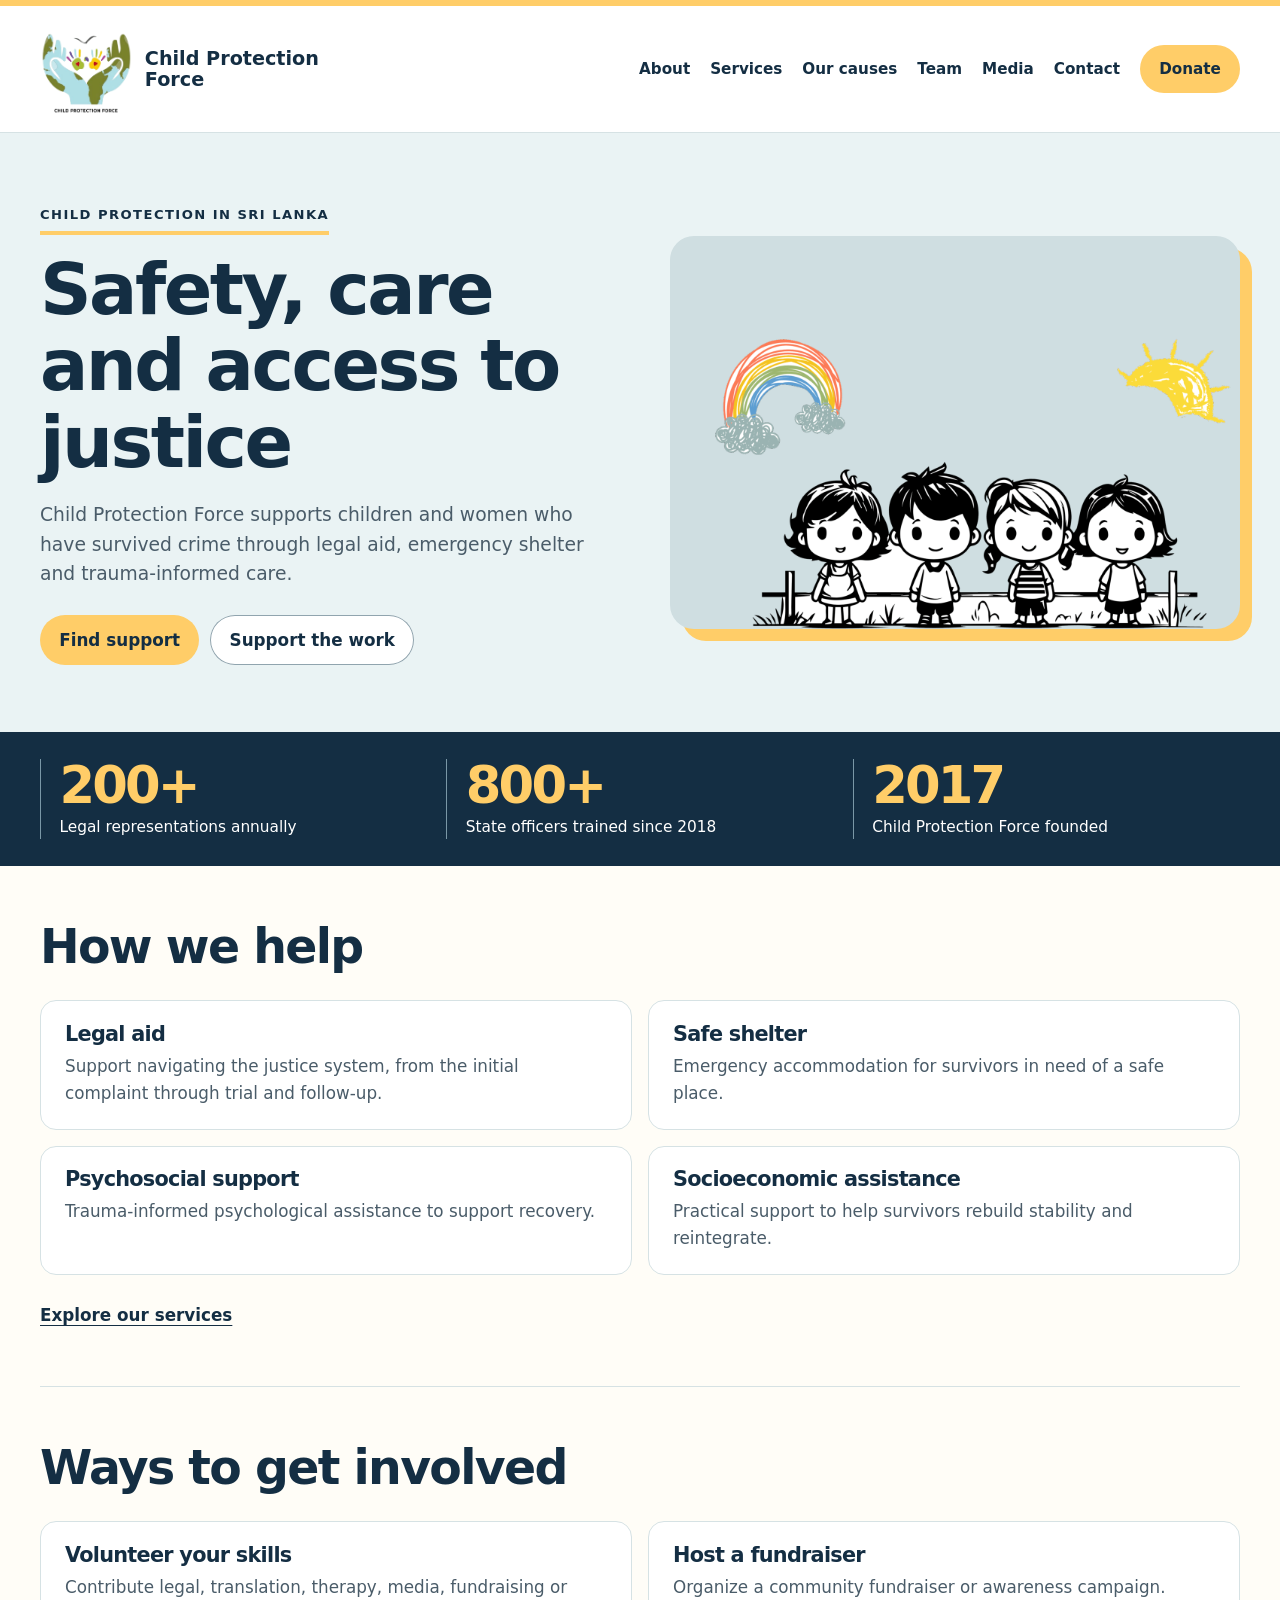
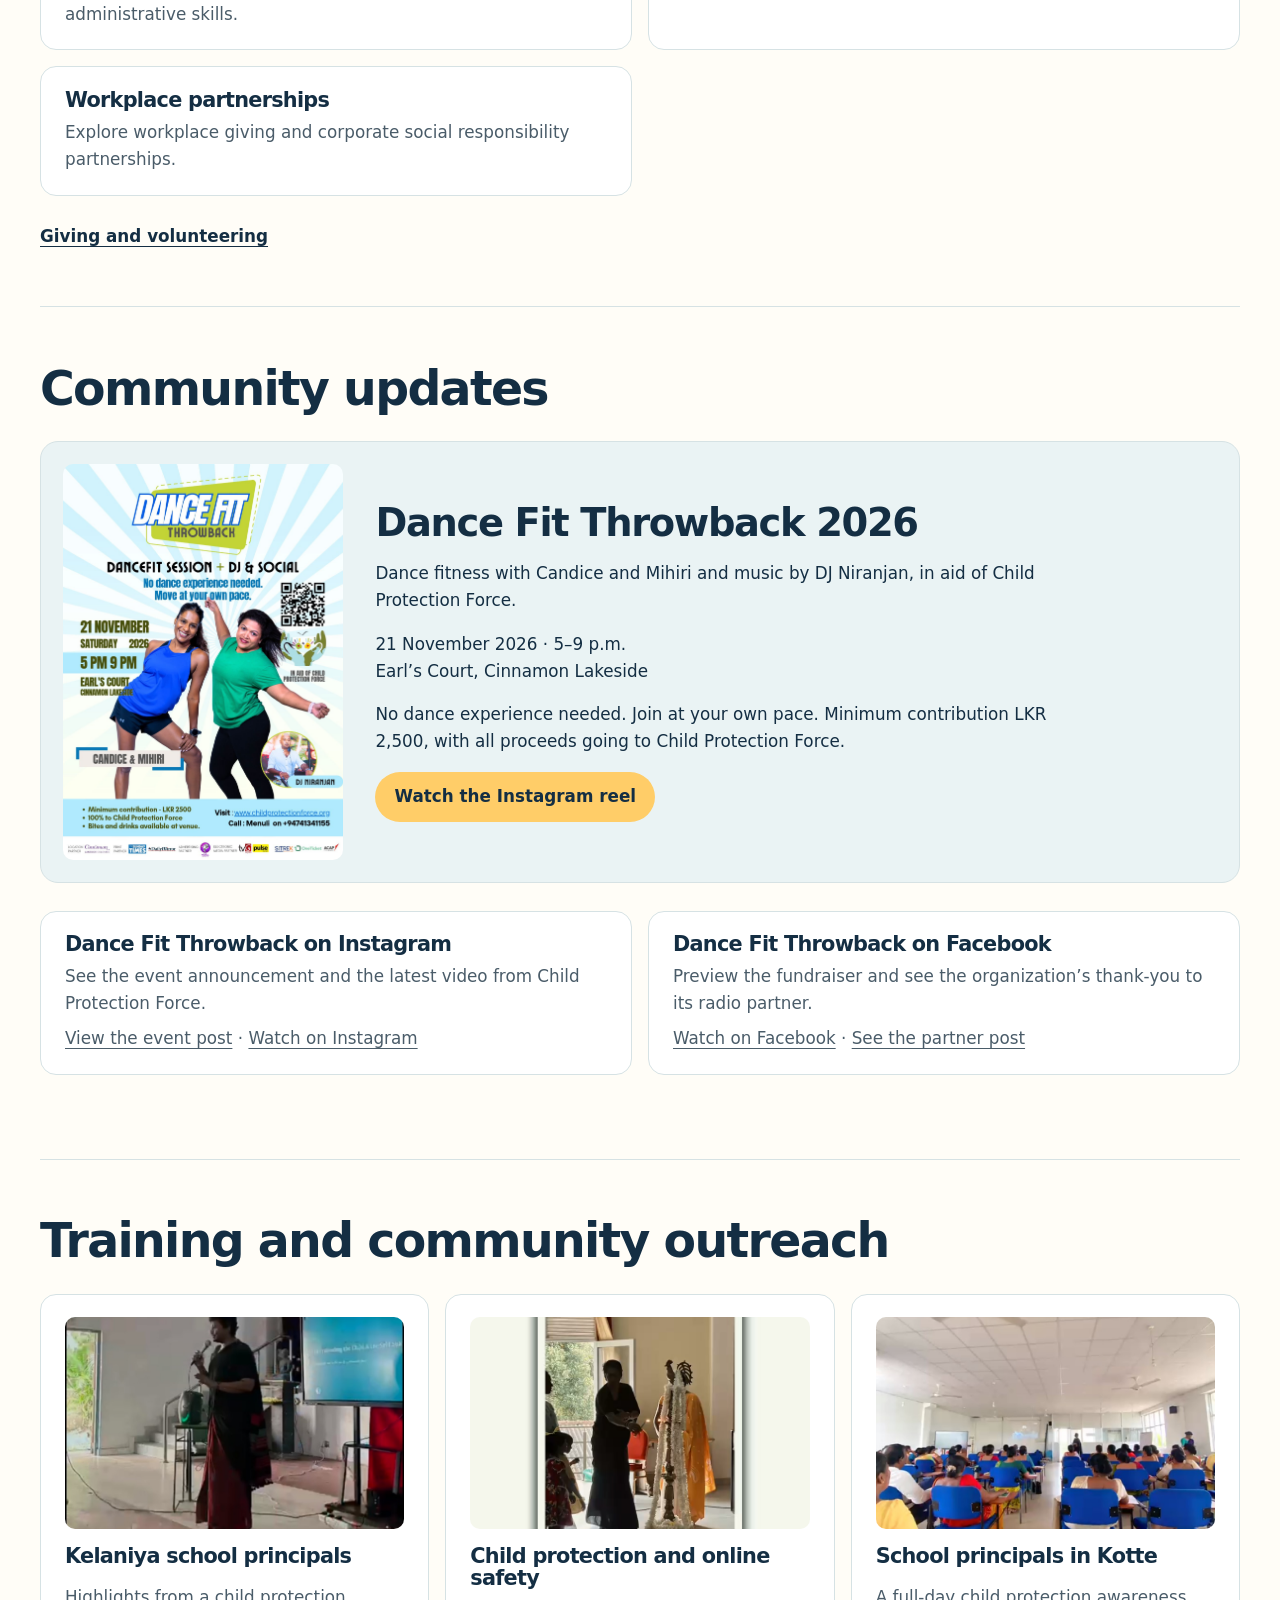
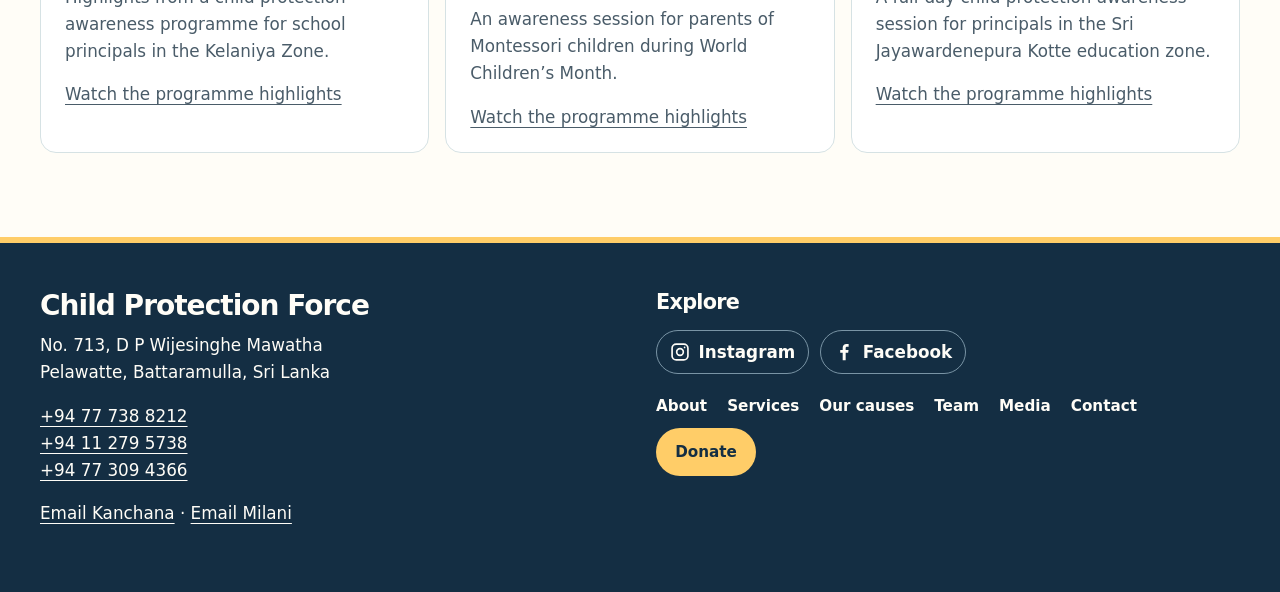
==== index.html @ cc728ff7 "Add Child Protection Force website and local content editor" ====
<!doctype html><html lang="en"><meta charset="utf-8"><meta name="viewport" content="width=device-width,initial-scale=1"><title>Home | Child Protection Force</title><link rel="stylesheet" href="style.css"><body><a class="skip" href="#main">Skip to content</a><header><div class="wrap top"><a class="brand" href="index.html"><img src="logo.png" alt=""><span>Child Protection<br>Force</span></a><nav aria-label="Main navigation"><a class="" href="about.html">About</a><a class="" href="services.html">Services</a><a class="" href="causes.html">Our causes</a><a class="" href="team.html">Team</a><a class="" href="media.html">Media</a><a class="" href="contact.html">Contact</a><a class="btn" href="donate.html">Donate</a></nav></div></header><main id="main"><section class="hero"><div class="wrap split"><div><p class="eyebrow">CHILD PROTECTION IN SRI LANKA</p><h1>Safety, care and access to justice</h1><p>Child Protection Force supports children and women who have survived crime through legal aid, emergency shelter and trauma-informed care.</p><div class="actions"><a class="btn" href="services.html">Find support</a><a class="outline btn" href="donate.html">Support the work</a></div></div><div class="photo"><img src="story.png" alt="Child Protection Force programme photography"></div></div></section>
<div class="impact"><div class="wrap stats"><div><strong>200+</strong><span>Legal representations annually</span></div><div><strong>800+</strong><span>State officers trained since 2018</span></div><div><strong>2017</strong><span>Child Protection Force founded</span></div></div></div><section class="wrap"><h2>How we help</h2><div class="grid"><article><h3>Legal aid</h3><p>Support navigating the justice system, from the initial complaint through trial and follow-up.</p></article><article><h3>Safe shelter</h3><p>Emergency accommodation for survivors in need of a safe place.</p></article><article><h3>Psychosocial support</h3><p>Trauma-informed psychological assistance to support recovery.</p></article><article><h3>Socioeconomic assistance</h3><p>Practical support to help survivors rebuild stability and reintegrate.</p></article></div><a class="textlink" href="services.html">Explore our services</a></section><section class="wrap"><h2>Ways to get involved</h2><div class="grid"><article><h3>Volunteer your skills</h3><p>Contribute legal, translation, therapy, media, fundraising or administrative skills.</p></article><article><h3>Host a fundraiser</h3><p>Organize a community fundraiser or awareness campaign.</p></article><article><h3>Workplace partnerships</h3><p>Explore workplace giving and corporate social responsibility partnerships.</p></article></div><a class="textlink" href="donate.html">Giving and volunteering</a></section><section class="wrap" id="community-updates"><h2>Community updates</h2><div class="split campaign"><img src="dance-fit.jpg" alt="Dance Fit Throwback 2026 event poster"><div><h3>Dance Fit Throwback 2026</h3><p>Dance fitness with Candice and Mihiri and music by DJ Niranjan, in aid of Child Protection Force.</p><p>21 November 2026 · 5–9 p.m.<br>Earl’s Court, Cinnamon Lakeside</p><p>No dance experience needed. Join at your own pace. Minimum contribution LKR 2,500, with all proceeds going to Child Protection Force.</p><a class="btn" href="https://www.instagram.com/reel/Df4IBm3N2e2/">Watch the Instagram reel</a></div></div><div class="grid social-updates"><article><h3>Dance Fit Throwback on Instagram</h3><p>See the event announcement and the latest video from Child Protection Force.</p><p><a class="" href="https://www.instagram.com/childprotectionforce.sl/p/DfPPYa2ChC4/">View the event post</a> · <a class="" href="https://www.instagram.com/childprotectionforce.sl/reel/Df6ZkkwuRyt/">Watch on Instagram</a></p></article><article><h3>Dance Fit Throwback on Facebook</h3><p>Preview the fundraiser and see the organization’s thank-you to its radio partner.</p><p><a class="" href="https://www.facebook.com/reel/2627436527731402/">Watch on Facebook</a> · <a class="" href="https://www.facebook.com/childprotectionforce/posts/pfbid02Yz9ixVXJXkrsokNAjhi9YRcGctmT43MQ8tJg6w4APYhj5r4PcxYiLKWvQDM7miKol">See the partner post</a></p></article></div></section><section class="wrap" id="outreach"><h2>Training and community outreach</h2><div class="grid outreach"><article><img loading="lazy" src="outreach-kelaniya.jpg" alt=""><h3>Kelaniya school principals</h3><p>Highlights from a child protection awareness programme for school principals in the Kelaniya Zone.</p><p><a class="" href="https://www.instagram.com/childprotectionforce.sl/reel/DfUY958tVQG/">Watch the programme highlights</a></p></article><article><img loading="lazy" src="outreach-online-safety.jpg" alt=""><h3>Child protection and online safety</h3><p>An awareness session for parents of Montessori children during World Children’s Month.</p><p><a class="" href="https://www.instagram.com/childprotectionforce.sl/reel/DejQbzHjuVe/">Watch the programme highlights</a></p></article><article><img loading="lazy" src="outreach-kotte.jpg" alt=""><h3>School principals in Kotte</h3><p>A full-day child protection awareness session for principals in the Sri Jayawardenepura Kotte education zone.</p><p><a class="" href="https://www.instagram.com/childprotectionforce.sl/reel/DdobMnjCXFy/">Watch the programme highlights</a></p></article></div></section></main><footer><div class="wrap foot"><div><h2>Child Protection Force</h2><address>No. 713, D P Wijesinghe Mawatha<br>Pelawatte, Battaramulla, Sri Lanka</address><p><a class="" href="tel:+94777388212">+94 77 738 8212</a><br><a class="" href="tel:+94112795738">+94 11 279 5738</a><br><a class="" href="tel:+94773094366">+94 77 309 4366</a></p><p><a class="" href="mailto:kanchana@childprotectionforce.org">Email Kanchana</a> · <a class="" href="mailto:milani@childprotectionforce.org">Email Milani</a></p></div><div><h3>Explore</h3><p class="social-links"><a class="social-instagram" href="https://www.instagram.com/childprotectionforce.sl/"><svg aria-hidden="true" viewBox="0 0 24 24" fill="none" stroke="currentColor" stroke-width="2"><rect x="2.5" y="2.5" width="19" height="19" rx="5"/><circle cx="12" cy="12" r="4"/><circle cx="17.5" cy="6.5" r="1" fill="currentColor" stroke="none"/></svg>Instagram</a> <a class="social-facebook" href="https://www.facebook.com/childprotectionforce/"><svg aria-hidden="true" viewBox="0 0 24 24"><path fill="currentColor" d="M14 22v-9h3l.45-3.5H14V7.3c0-1 .26-1.65 1.72-1.65h1.83V2.5a24 24 0 0 0-2.67-.14c-2.64 0-4.45 1.61-4.45 4.58V9.5H7.45V13h2.98v9z"/></svg>Facebook</a></p><nav aria-label="Footer navigation"><a class="" href="about.html">About</a><a class="" href="services.html">Services</a><a class="" href="causes.html">Our causes</a><a class="" href="team.html">Team</a><a class="" href="media.html">Media</a><a class="" href="contact.html">Contact</a><a class="btn" href="donate.html">Donate</a></nav></div></div></footer></body></html>
---- style.css ----
:root{--ink:#142e43;--muted:#4a5c69;--paper:#fffdf7;--mist:#eaf3f4;--gold:#ffcd68;--line:#d6e2e4}
*{box-sizing:border-box}body{margin:0;background:var(--paper);color:var(--ink);font:1.05rem/1.6 system-ui,sans-serif}a{color:inherit;text-underline-offset:.22em}a:focus-visible,button:focus-visible{outline:3px solid #197cab;outline-offset:4px}img{max-width:100%;display:block}.wrap{width:min(1200px,calc(100% - 72px));margin-inline:auto}.skip{position:absolute;top:-100px;z-index:2;background:white;padding:.65rem}.skip:focus{top:0}
header{background:white;border-top:6px solid var(--gold);border-bottom:1px solid var(--line)}.top{min-height:126px;display:flex;align-items:center;justify-content:space-between;gap:1.6rem}.brand{display:flex;align-items:center;gap:.8rem;text-decoration:none;font-weight:850;font-size:1.2rem;line-height:1.12}.brand img{width:92px;height:92px;object-fit:contain}.home .brand img{width:108px;height:108px}nav{display:flex;align-items:center;flex-wrap:wrap;gap:.65rem 1.25rem;font-weight:650;font-size:.95rem}nav a{text-decoration:none}nav a:hover{text-decoration:underline}.btn{display:inline-flex;align-items:center;justify-content:center;border-radius:999px;padding:.72rem 1.2rem;background:var(--gold);color:var(--ink);text-decoration:none;font-weight:800}.btn:hover{background:#ffd98e}.outline{background:white;box-shadow:inset 0 0 0 1px #90a4ae}.outline:hover{background:var(--mist)}
h1,h2,h3{margin:0;line-height:1.07;letter-spacing:-.035em}h1{font-size:clamp(2.7rem,5.6vw,5rem);font-weight:865;max-width:14ch}h2{font-size:clamp(2rem,3.7vw,3.3rem);font-weight:820}h3{font-size:1.3rem;font-weight:780}p{max-width:64ch}.hero{background:var(--mist);overflow:hidden}.split{display:grid;grid-template-columns:1.02fr 1fr;gap:3.1rem;align-items:center}.hero .wrap{padding-block:4.2rem}.hero p,.inner p{font-size:1.17rem;color:var(--muted)}.hero .eyebrow{display:inline-block;margin:0 0 1rem;font-size:.82rem;letter-spacing:.11em;font-weight:850;color:var(--ink);border-bottom:4px solid var(--gold);padding-bottom:.35rem}.actions{display:flex;flex-wrap:wrap;gap:.7rem;margin-top:1.6rem}.photo{background:#cfdee1;border-radius:24px;overflow:hidden;box-shadow:12px 12px 0 var(--gold)}.photo img{width:100%;aspect-ratio:1.45;object-fit:cover}
.impact{background:var(--ink);color:white}.stats{display:grid;grid-template-columns:repeat(3,1fr);gap:1.2rem;padding-block:1.65rem}.stats div{border-left:1px solid #7a97a6;padding-left:1.15rem}.stats strong{display:block;font-size:clamp(2.1rem,4vw,3.5rem);color:var(--gold);line-height:1.02;letter-spacing:-.055em}.stats span{display:block;margin-top:.25rem;font-size:.96rem}.wrap:is(section){padding-block:3.55rem}.wrap:is(section)+.wrap:is(section){border-top:1px solid var(--line)}.inner{background:var(--mist)}.inner .wrap{padding-block:3.6rem}.inner h1{max-width:20ch}.inner h1::after{content:"";width:60px;height:5px;background:var(--gold);display:block;margin-top:1.2rem}.grid{display:grid;grid-template-columns:repeat(2,minmax(0,1fr));gap:1rem;margin-block:1.7rem}.grid article{background:white;border:1px solid var(--line);border-radius:16px;padding:1.35rem 1.5rem}.grid p{margin:.5rem 0 0;color:var(--muted)}.textlink{font-weight:800}.campaign{margin-top:1.6rem;grid-template-columns:minmax(0,280px) minmax(0,1fr);gap:2rem;border:1px solid var(--line);border-radius:18px;padding:1.4rem;background:var(--mist)}.campaign img{border-radius:10px;width:100%;height:auto}.campaign h3{font-size:clamp(1.65rem,3vw,2.45rem)}
footer{background:var(--ink);color:var(--paper);border-top:6px solid var(--gold)}.foot{display:grid;grid-template-columns:1fr 1fr;gap:2rem;padding-block:3rem}.foot h2{font-size:1.75rem;margin-bottom:.7rem}.foot address{font-style:normal}.foot nav{margin-top:1.2rem}.social-links{display:flex;flex-wrap:wrap;gap:.7rem}.social-links a{display:inline-flex;gap:.55rem;align-items:center;text-decoration:none;border:1px solid #7994a5;border-radius:999px;padding:.48rem .8rem;font-weight:750}.social-links a:hover{background:#26465e}.social-links svg{width:20px;height:20px;flex:none}
@media(max-width:900px){.wrap{width:calc(100% - 40px)}.top{align-items:flex-start;flex-direction:column;justify-content:center;gap:.45rem;padding-block:.55rem 1rem}.split{gap:1.75rem}.hero .wrap{padding-block:3rem}}@media(max-width:640px){.wrap{width:calc(100% - 32px)}.split,.foot,.grid{grid-template-columns:1fr}.brand img{width:72px;height:72px}.home .brand img{width:88px;height:88px}.hero .wrap,.inner .wrap{padding-block:2.5rem}.campaign img{max-width:250px}.photo{margin-right:10px}.stats{gap:.55rem}.stats div{padding-left:.45rem}.stats span{font-size:.81rem}.wrap:is(section){padding-block:2.65rem}}
.editor{padding-block:2rem}.editor h1{font-size:clamp(2.5rem,5vw,4rem)}.editor form:not([hidden]){margin-top:1rem}.editor button{border:0;cursor:pointer}.editor input,.editor select,.editor textarea{padding:.55rem;font:inherit;border:1px solid #879e8a;border-radius:4px;background:white;color:var(--ink)}.editor details{margin:1rem 0;padding:1rem;background:var(--mist)}.editor summary{cursor:pointer;font-weight:bold}.editor details label{display:block;margin-top:.9rem}.editor details input,.editor textarea{width:100%;display:block}.editor textarea{min-height:5rem}
.outreach{grid-template-columns:repeat(3,minmax(0,1fr))}.outreach article{display:flex;flex-direction:column;align-items:flex-start;gap:.55rem}.outreach img{width:100%;aspect-ratio:16/10;object-fit:cover;border-radius:10px;margin-bottom:.45rem}@media(max-width:800px){.outreach{grid-template-columns:repeat(2,minmax(0,1fr))}}@media(max-width:520px){.outreach{grid-template-columns:1fr}}
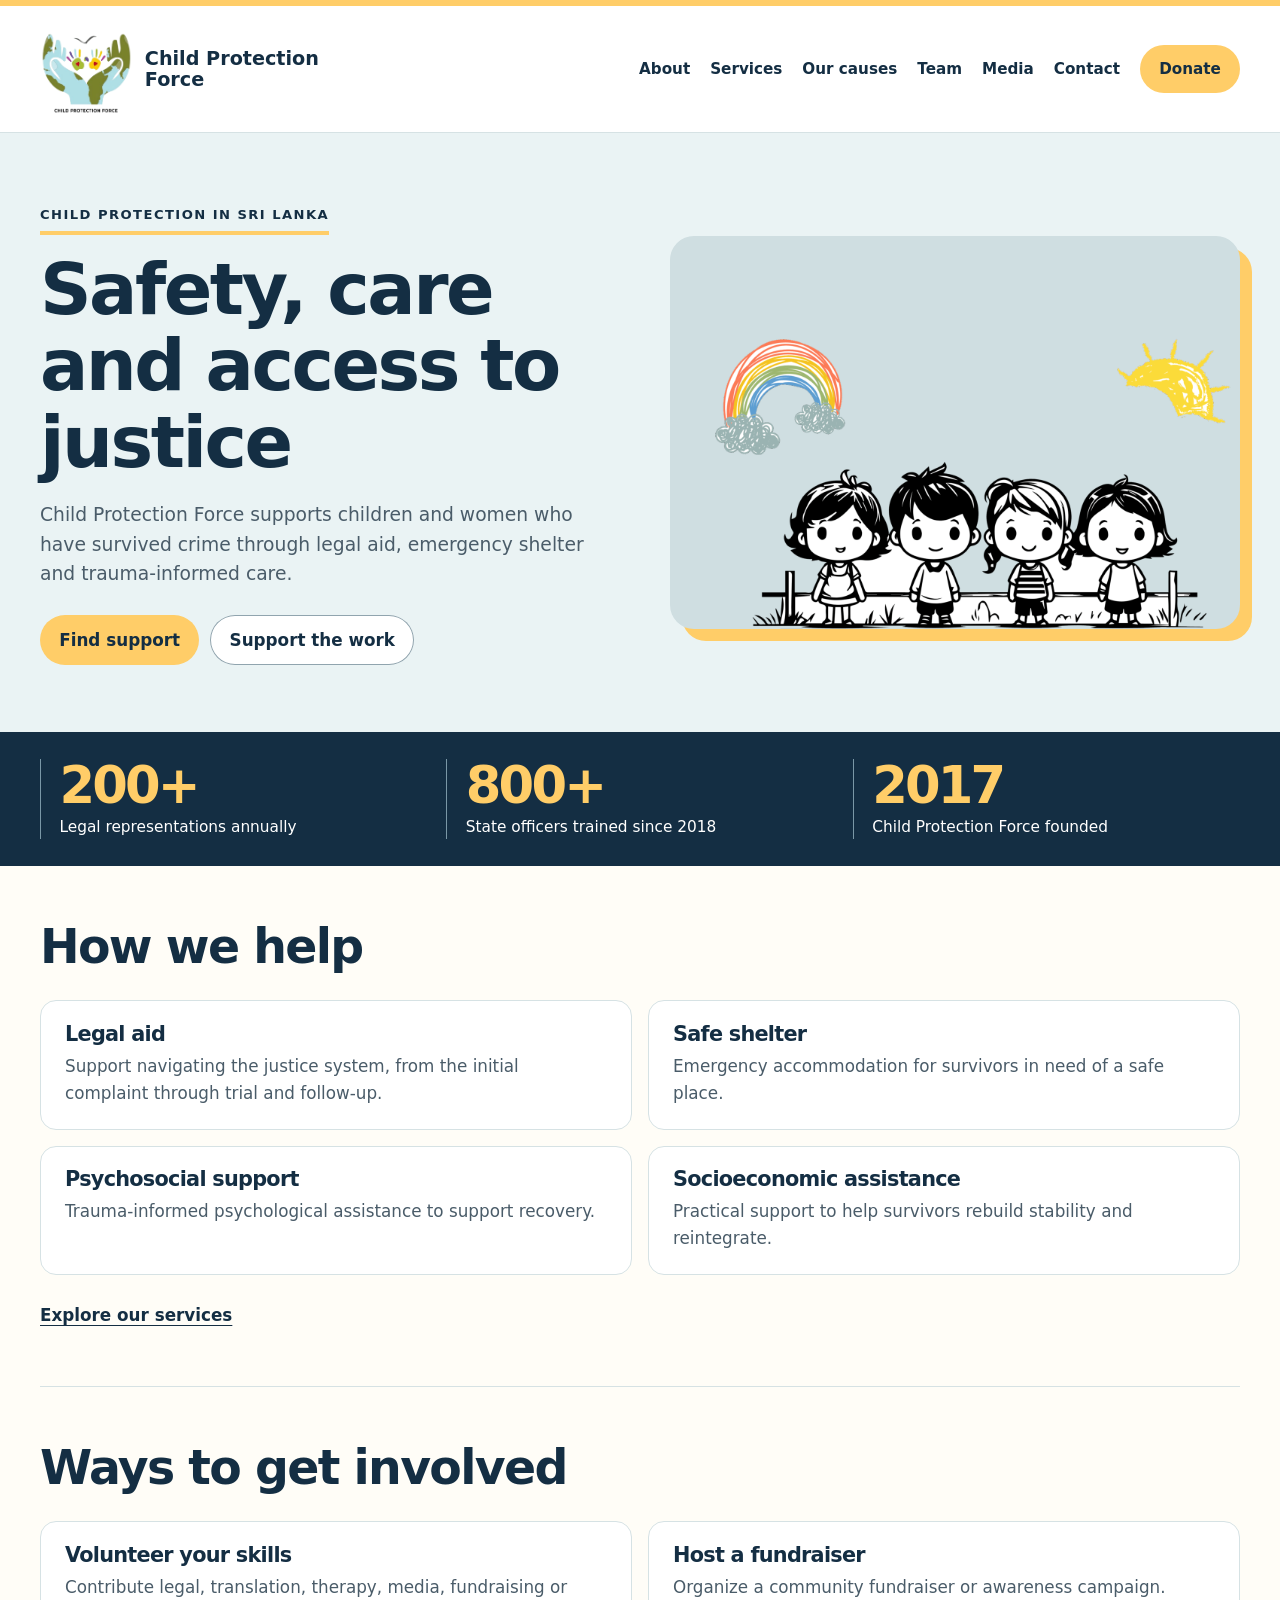
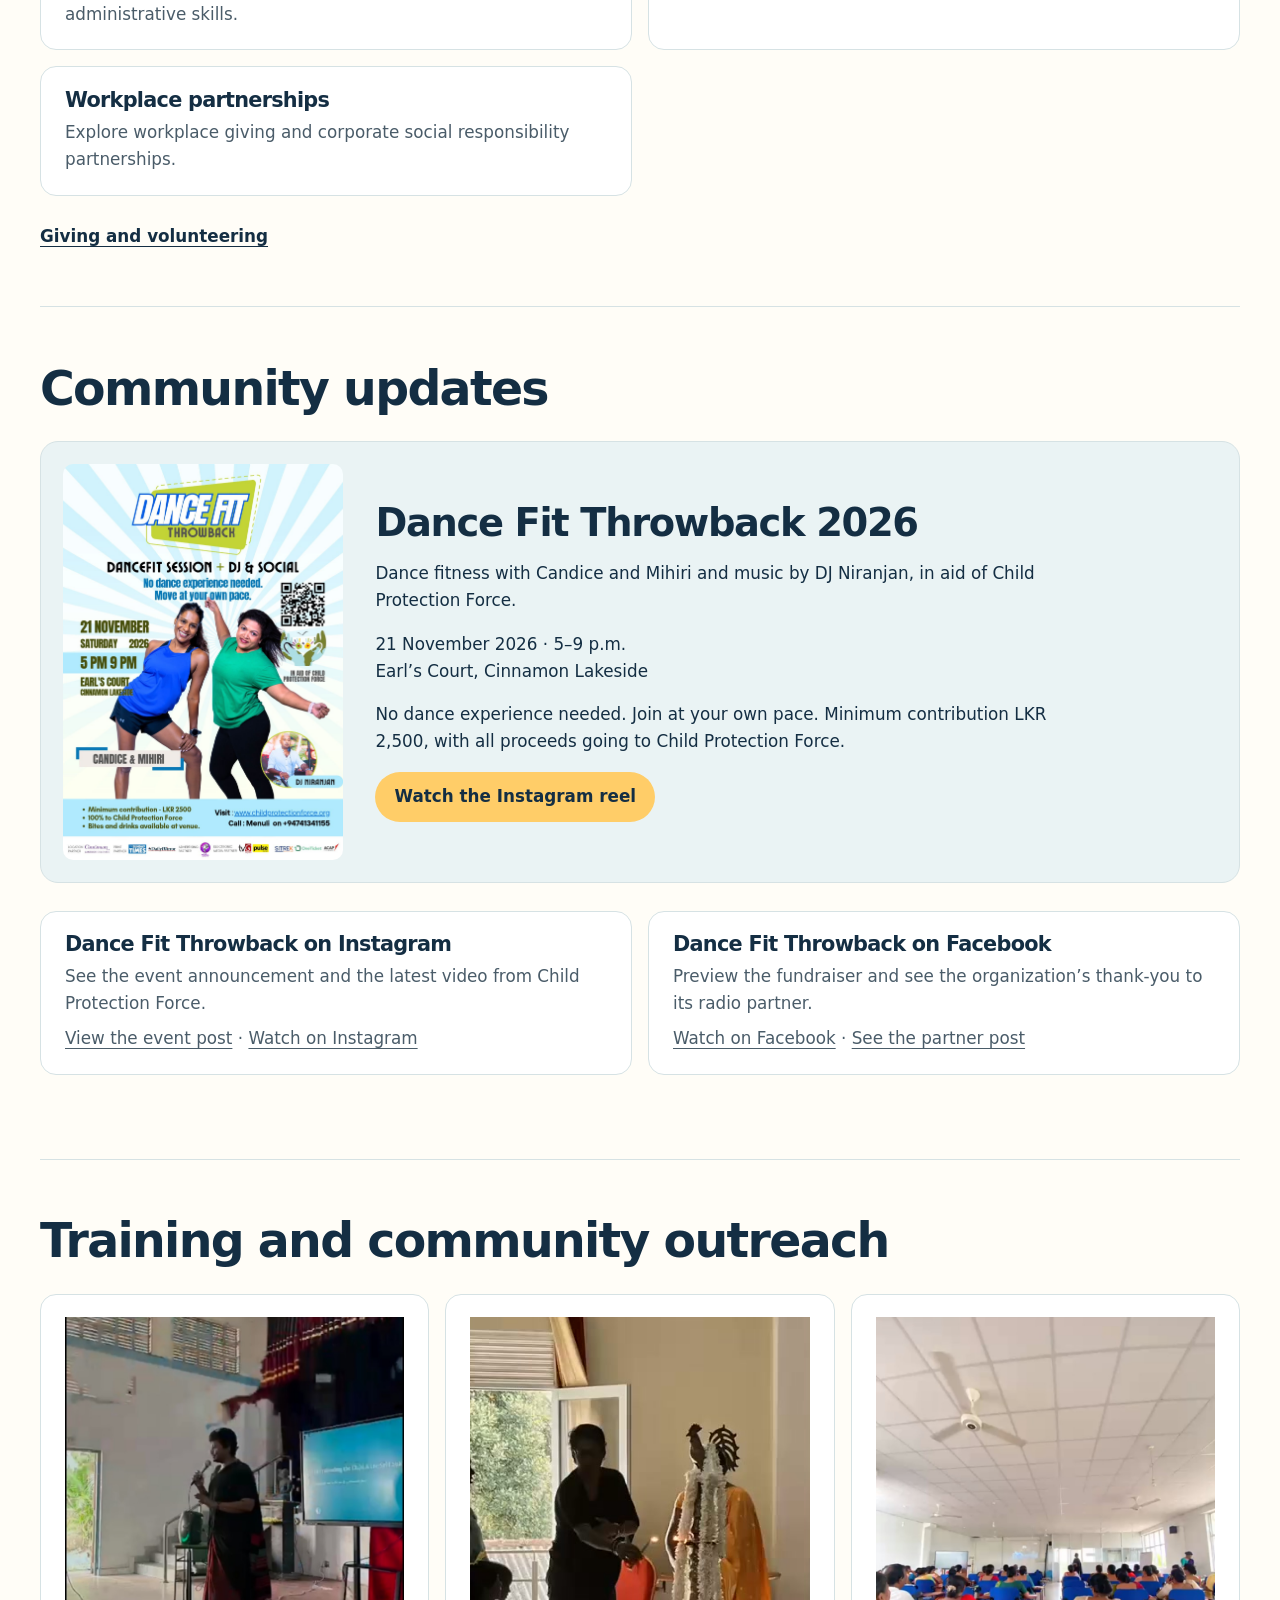
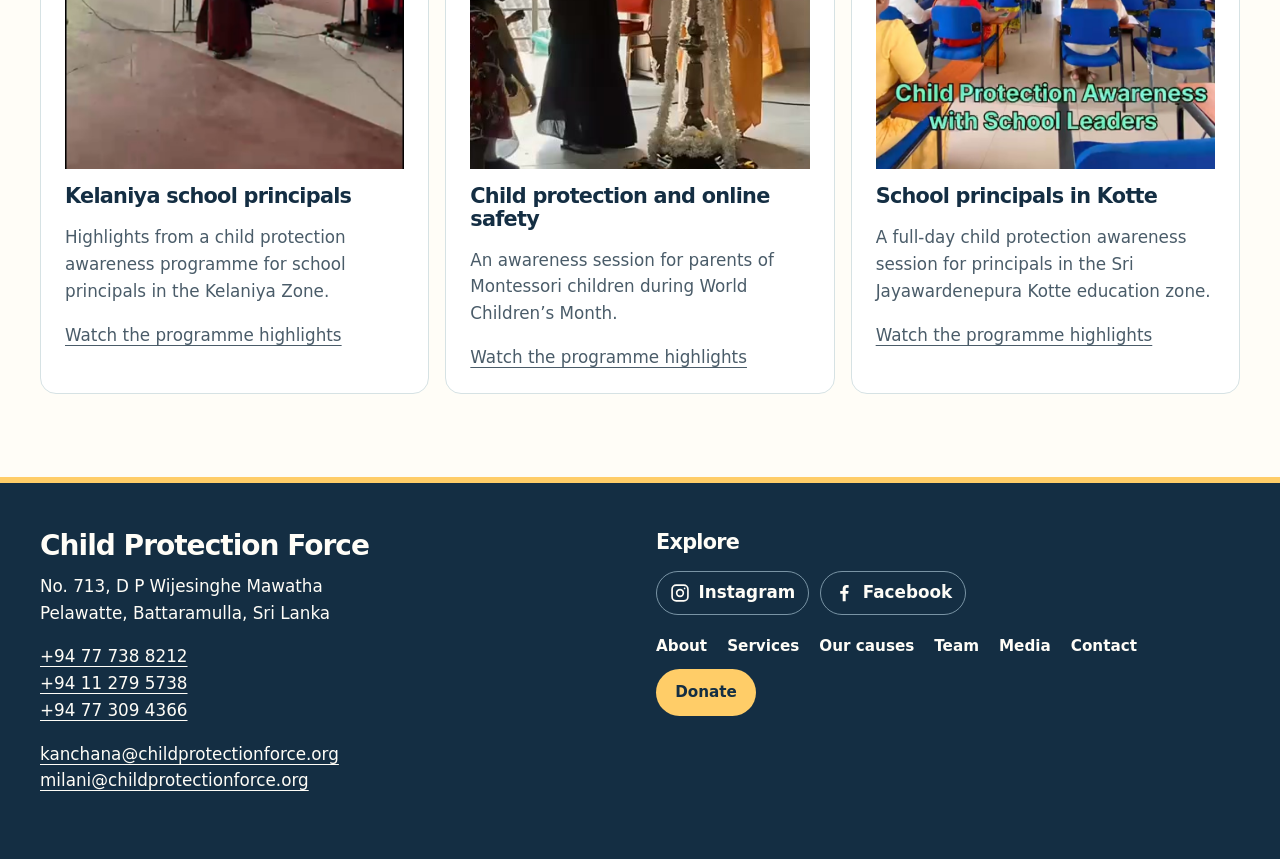
==== commit 4b776e34: "Refine contact and donation pages" ====
--- a/index.html
+++ b/index.html
@@ -1,2 +1,2 @@
-<!doctype html><html lang="en"><meta charset="utf-8"><meta name="viewport" content="width=device-width,initial-scale=1"><title>Home | Child Protection Force</title><link rel="stylesheet" href="style.css"><body><a class="skip" href="#main">Skip to content</a><header><div class="wrap top"><a class="brand" href="index.html"><img src="logo.png" alt=""><span>Child Protection<br>Force</span></a><nav aria-label="Main navigation"><a class="" href="about.html">About</a><a class="" href="services.html">Services</a><a class="" href="causes.html">Our causes</a><a class="" href="team.html">Team</a><a class="" href="media.html">Media</a><a class="" href="contact.html">Contact</a><a class="btn" href="donate.html">Donate</a></nav></div></header><main id="main"><section class="hero"><div class="wrap split"><div><p class="eyebrow">CHILD PROTECTION IN SRI LANKA</p><h1>Safety, care and access to justice</h1><p>Child Protection Force supports children and women who have survived crime through legal aid, emergency shelter and trauma-informed care.</p><div class="actions"><a class="btn" href="services.html">Find support</a><a class="outline btn" href="donate.html">Support the work</a></div></div><div class="photo"><img src="story.png" alt="Child Protection Force programme photography"></div></div></section>
-<div class="impact"><div class="wrap stats"><div><strong>200+</strong><span>Legal representations annually</span></div><div><strong>800+</strong><span>State officers trained since 2018</span></div><div><strong>2017</strong><span>Child Protection Force founded</span></div></div></div><section class="wrap"><h2>How we help</h2><div class="grid"><article><h3>Legal aid</h3><p>Support navigating the justice system, from the initial complaint through trial and follow-up.</p></article><article><h3>Safe shelter</h3><p>Emergency accommodation for survivors in need of a safe place.</p></article><article><h3>Psychosocial support</h3><p>Trauma-informed psychological assistance to support recovery.</p></article><article><h3>Socioeconomic assistance</h3><p>Practical support to help survivors rebuild stability and reintegrate.</p></article></div><a class="textlink" href="services.html">Explore our services</a></section><section class="wrap"><h2>Ways to get involved</h2><div class="grid"><article><h3>Volunteer your skills</h3><p>Contribute legal, translation, therapy, media, fundraising or administrative skills.</p></article><article><h3>Host a fundraiser</h3><p>Organize a community fundraiser or awareness campaign.</p></article><article><h3>Workplace partnerships</h3><p>Explore workplace giving and corporate social responsibility partnerships.</p></article></div><a class="textlink" href="donate.html">Giving and volunteering</a></section><section class="wrap" id="community-updates"><h2>Community updates</h2><div class="split campaign"><img src="dance-fit.jpg" alt="Dance Fit Throwback 2026 event poster"><div><h3>Dance Fit Throwback 2026</h3><p>Dance fitness with Candice and Mihiri and music by DJ Niranjan, in aid of Child Protection Force.</p><p>21 November 2026 · 5–9 p.m.<br>Earl’s Court, Cinnamon Lakeside</p><p>No dance experience needed. Join at your own pace. Minimum contribution LKR 2,500, with all proceeds going to Child Protection Force.</p><a class="btn" href="https://www.instagram.com/reel/Df4IBm3N2e2/">Watch the Instagram reel</a></div></div><div class="grid social-updates"><article><h3>Dance Fit Throwback on Instagram</h3><p>See the event announcement and the latest video from Child Protection Force.</p><p><a class="" href="https://www.instagram.com/childprotectionforce.sl/p/DfPPYa2ChC4/">View the event post</a> · <a class="" href="https://www.instagram.com/childprotectionforce.sl/reel/Df6ZkkwuRyt/">Watch on Instagram</a></p></article><article><h3>Dance Fit Throwback on Facebook</h3><p>Preview the fundraiser and see the organization’s thank-you to its radio partner.</p><p><a class="" href="https://www.facebook.com/reel/2627436527731402/">Watch on Facebook</a> · <a class="" href="https://www.facebook.com/childprotectionforce/posts/pfbid02Yz9ixVXJXkrsokNAjhi9YRcGctmT43MQ8tJg6w4APYhj5r4PcxYiLKWvQDM7miKol">See the partner post</a></p></article></div></section><section class="wrap" id="outreach"><h2>Training and community outreach</h2><div class="grid outreach"><article><img loading="lazy" src="outreach-kelaniya.jpg" alt=""><h3>Kelaniya school principals</h3><p>Highlights from a child protection awareness programme for school principals in the Kelaniya Zone.</p><p><a class="" href="https://www.instagram.com/childprotectionforce.sl/reel/DfUY958tVQG/">Watch the programme highlights</a></p></article><article><img loading="lazy" src="outreach-online-safety.jpg" alt=""><h3>Child protection and online safety</h3><p>An awareness session for parents of Montessori children during World Children’s Month.</p><p><a class="" href="https://www.instagram.com/childprotectionforce.sl/reel/DejQbzHjuVe/">Watch the programme highlights</a></p></article><article><img loading="lazy" src="outreach-kotte.jpg" alt=""><h3>School principals in Kotte</h3><p>A full-day child protection awareness session for principals in the Sri Jayawardenepura Kotte education zone.</p><p><a class="" href="https://www.instagram.com/childprotectionforce.sl/reel/DdobMnjCXFy/">Watch the programme highlights</a></p></article></div></section></main><footer><div class="wrap foot"><div><h2>Child Protection Force</h2><address>No. 713, D P Wijesinghe Mawatha<br>Pelawatte, Battaramulla, Sri Lanka</address><p><a class="" href="tel:+94777388212">+94 77 738 8212</a><br><a class="" href="tel:+94112795738">+94 11 279 5738</a><br><a class="" href="tel:+94773094366">+94 77 309 4366</a></p><p><a class="" href="mailto:kanchana@childprotectionforce.org">Email Kanchana</a> · <a class="" href="mailto:milani@childprotectionforce.org">Email Milani</a></p></div><div><h3>Explore</h3><p class="social-links"><a class="social-instagram" href="https://www.instagram.com/childprotectionforce.sl/"><svg aria-hidden="true" viewBox="0 0 24 24" fill="none" stroke="currentColor" stroke-width="2"><rect x="2.5" y="2.5" width="19" height="19" rx="5"/><circle cx="12" cy="12" r="4"/><circle cx="17.5" cy="6.5" r="1" fill="currentColor" stroke="none"/></svg>Instagram</a> <a class="social-facebook" href="https://www.facebook.com/childprotectionforce/"><svg aria-hidden="true" viewBox="0 0 24 24"><path fill="currentColor" d="M14 22v-9h3l.45-3.5H14V7.3c0-1 .26-1.65 1.72-1.65h1.83V2.5a24 24 0 0 0-2.67-.14c-2.64 0-4.45 1.61-4.45 4.58V9.5H7.45V13h2.98v9z"/></svg>Facebook</a></p><nav aria-label="Footer navigation"><a class="" href="about.html">About</a><a class="" href="services.html">Services</a><a class="" href="causes.html">Our causes</a><a class="" href="team.html">Team</a><a class="" href="media.html">Media</a><a class="" href="contact.html">Contact</a><a class="btn" href="donate.html">Donate</a></nav></div></div></footer></body></html>+<!doctype html><html lang="en"><meta charset="utf-8"><meta name="viewport" content="width=device-width,initial-scale=1"><title>Home | Child Protection Force</title><link rel="stylesheet" href="style.css?v=5"><body><a class="skip" href="#main">Skip to content</a><header><div class="wrap top"><a class="brand" href="index.html"><img src="logo.png" alt=""><span>Child Protection<br>Force</span></a><nav aria-label="Main navigation"><a class="" href="about.html">About</a><a class="" href="services.html">Services</a><a class="" href="causes.html">Our causes</a><a class="" href="team.html">Team</a><a class="" href="media.html">Media</a><a class="" href="contact.html">Contact</a><a class="btn" href="donate.html">Donate</a></nav></div></header><main id="main"><section class="hero"><div class="wrap split"><div><p class="eyebrow">CHILD PROTECTION IN SRI LANKA</p><h1>Safety, care and access to justice</h1><p>Child Protection Force supports children and women who have survived crime through legal aid, emergency shelter and trauma-informed care.</p><div class="actions"><a class="btn" href="services.html">Find support</a><a class="outline btn" href="donate.html">Support the work</a></div></div><div class="photo"><img src="story.png" alt="Child Protection Force programme photography"></div></div></section>
+<div class="impact"><div class="wrap stats"><div><strong>200+</strong><span>Legal representations annually</span></div><div><strong>800+</strong><span>State officers trained since 2018</span></div><div><strong>2017</strong><span>Child Protection Force founded</span></div></div></div><section class="wrap"><h2>How we help</h2><div class="grid"><article><h3>Legal aid</h3><p>Support navigating the justice system, from the initial complaint through trial and follow-up.</p></article><article><h3>Safe shelter</h3><p>Emergency accommodation for survivors in need of a safe place.</p></article><article><h3>Psychosocial support</h3><p>Trauma-informed psychological assistance to support recovery.</p></article><article><h3>Socioeconomic assistance</h3><p>Practical support to help survivors rebuild stability and reintegrate.</p></article></div><a class="textlink" href="services.html">Explore our services</a></section><section class="wrap"><h2>Ways to get involved</h2><div class="grid"><article><h3>Volunteer your skills</h3><p>Contribute legal, translation, therapy, media, fundraising or administrative skills.</p></article><article><h3>Host a fundraiser</h3><p>Organize a community fundraiser or awareness campaign.</p></article><article><h3>Workplace partnerships</h3><p>Explore workplace giving and corporate social responsibility partnerships.</p></article></div><a class="textlink" href="donate.html">Giving and volunteering</a></section><section class="wrap" id="community-updates"><h2>Community updates</h2><div class="split campaign"><img src="dance-fit.jpg" alt="Dance Fit Throwback 2026 event poster"><div><h3>Dance Fit Throwback 2026</h3><p>Dance fitness with Candice and Mihiri and music by DJ Niranjan, in aid of Child Protection Force.</p><p>21 November 2026 · 5–9 p.m.<br>Earl’s Court, Cinnamon Lakeside</p><p>No dance experience needed. Join at your own pace. Minimum contribution LKR 2,500, with all proceeds going to Child Protection Force.</p><a class="btn" href="https://www.instagram.com/reel/Df4IBm3N2e2/">Watch the Instagram reel</a></div></div><div class="grid social-updates"><article><h3>Dance Fit Throwback on Instagram</h3><p>See the event announcement and the latest video from Child Protection Force.</p><p><a class="" href="https://www.instagram.com/childprotectionforce.sl/p/DfPPYa2ChC4/">View the event post</a> · <a class="" href="https://www.instagram.com/childprotectionforce.sl/reel/Df6ZkkwuRyt/">Watch on Instagram</a></p></article><article><h3>Dance Fit Throwback on Facebook</h3><p>Preview the fundraiser and see the organization’s thank-you to its radio partner.</p><p><a class="" href="https://www.facebook.com/reel/2627436527731402/">Watch on Facebook</a> · <a class="" href="https://www.facebook.com/childprotectionforce/posts/pfbid02Yz9ixVXJXkrsokNAjhi9YRcGctmT43MQ8tJg6w4APYhj5r4PcxYiLKWvQDM7miKol">See the partner post</a></p></article></div></section><section class="wrap" id="outreach"><h2>Training and community outreach</h2><div class="grid outreach"><article><div class="outreach-photo"><img loading="lazy" src="outreach-kelaniya.jpg" alt=""></div><h3>Kelaniya school principals</h3><p>Highlights from a child protection awareness programme for school principals in the Kelaniya Zone.</p><p><a class="" href="https://www.instagram.com/childprotectionforce.sl/reel/DfUY958tVQG/">Watch the programme highlights</a></p></article><article><div class="outreach-photo"><img loading="lazy" src="outreach-online-safety.jpg" alt=""></div><h3>Child protection and online safety</h3><p>An awareness session for parents of Montessori children during World Children’s Month.</p><p><a class="" href="https://www.instagram.com/childprotectionforce.sl/reel/DejQbzHjuVe/">Watch the programme highlights</a></p></article><article><div class="outreach-photo"><img loading="lazy" src="outreach-kotte.jpg" alt=""></div><h3>School principals in Kotte</h3><p>A full-day child protection awareness session for principals in the Sri Jayawardenepura Kotte education zone.</p><p><a class="" href="https://www.instagram.com/childprotectionforce.sl/reel/DdobMnjCXFy/">Watch the programme highlights</a></p></article></div></section></main><footer><div class="wrap foot"><div><h2>Child Protection Force</h2><address>No. 713, D P Wijesinghe Mawatha<br>Pelawatte, Battaramulla, Sri Lanka</address><p><a class="" href="tel:+94777388212">+94 77 738 8212</a><br><a class="" href="tel:+94112795738">+94 11 279 5738</a><br><a class="" href="tel:+94773094366">+94 77 309 4366</a></p><p><a class="" href="mailto:kanchana@childprotectionforce.org">kanchana@childprotectionforce.org</a><br><a class="" href="mailto:milani@childprotectionforce.org">milani@childprotectionforce.org</a></p></div><div><h3>Explore</h3><p class="social-links"><a class="social-instagram" href="https://www.instagram.com/childprotectionforce.sl/"><svg aria-hidden="true" viewBox="0 0 24 24" fill="none" stroke="currentColor" stroke-width="2"><rect x="2.5" y="2.5" width="19" height="19" rx="5"/><circle cx="12" cy="12" r="4"/><circle cx="17.5" cy="6.5" r="1" fill="currentColor" stroke="none"/></svg>Instagram</a> <a class="social-facebook" href="https://www.facebook.com/childprotectionforce/"><svg aria-hidden="true" viewBox="0 0 24 24"><path fill="currentColor" d="M14 22v-9h3l.45-3.5H14V7.3c0-1 .26-1.65 1.72-1.65h1.83V2.5a24 24 0 0 0-2.67-.14c-2.64 0-4.45 1.61-4.45 4.58V9.5H7.45V13h2.98v9z"/></svg>Facebook</a></p><nav aria-label="Footer navigation"><a class="" href="about.html">About</a><a class="" href="services.html">Services</a><a class="" href="causes.html">Our causes</a><a class="" href="team.html">Team</a><a class="" href="media.html">Media</a><a class="" href="contact.html">Contact</a><a class="btn" href="donate.html">Donate</a></nav></div></div></footer></body></html>
--- a/style.css
+++ b/style.css
@@ -6,5 +6,48 @@
 footer{background:var(--ink);color:var(--paper);border-top:6px solid var(--gold)}.foot{display:grid;grid-template-columns:1fr 1fr;gap:2rem;padding-block:3rem}.foot h2{font-size:1.75rem;margin-bottom:.7rem}.foot address{font-style:normal}.foot nav{margin-top:1.2rem}.social-links{display:flex;flex-wrap:wrap;gap:.7rem}.social-links a{display:inline-flex;gap:.55rem;align-items:center;text-decoration:none;border:1px solid #7994a5;border-radius:999px;padding:.48rem .8rem;font-weight:750}.social-links a:hover{background:#26465e}.social-links svg{width:20px;height:20px;flex:none}
 @media(max-width:900px){.wrap{width:calc(100% - 40px)}.top{align-items:flex-start;flex-direction:column;justify-content:center;gap:.45rem;padding-block:.55rem 1rem}.split{gap:1.75rem}.hero .wrap{padding-block:3rem}}@media(max-width:640px){.wrap{width:calc(100% - 32px)}.split,.foot,.grid{grid-template-columns:1fr}.brand img{width:72px;height:72px}.home .brand img{width:88px;height:88px}.hero .wrap,.inner .wrap{padding-block:2.5rem}.campaign img{max-width:250px}.photo{margin-right:10px}.stats{gap:.55rem}.stats div{padding-left:.45rem}.stats span{font-size:.81rem}.wrap:is(section){padding-block:2.65rem}}
 .editor{padding-block:2rem}.editor h1{font-size:clamp(2.5rem,5vw,4rem)}.editor form:not([hidden]){margin-top:1rem}.editor button{border:0;cursor:pointer}.editor input,.editor select,.editor textarea{padding:.55rem;font:inherit;border:1px solid #879e8a;border-radius:4px;background:white;color:var(--ink)}.editor details{margin:1rem 0;padding:1rem;background:var(--mist)}.editor summary{cursor:pointer;font-weight:bold}.editor details label{display:block;margin-top:.9rem}.editor details input,.editor textarea{width:100%;display:block}.editor textarea{min-height:5rem}
-.outreach{grid-template-columns:repeat(3,minmax(0,1fr))}.outreach article{display:flex;flex-direction:column;align-items:flex-start;gap:.55rem}.outreach img{width:100%;aspect-ratio:16/10;object-fit:cover;border-radius:10px;margin-bottom:.45rem}@media(max-width:800px){.outreach{grid-template-columns:repeat(2,minmax(0,1fr))}}@media(max-width:520px){.outreach{grid-template-columns:1fr}}
+.outreach{grid-template-columns:repeat(3,minmax(0,1fr))}.outreach article{display:flex;flex-direction:column;align-items:flex-start;gap:.55rem}.outreach-photo{width:100%;aspect-ratio:3/4;overflow:hidden;margin-bottom:.45rem}
+.outreach-photo img{display:block;width:100%;height:100%;object-fit:cover}
+.outreach-photo img[src="outreach-online-safety.jpg"]{transform:scale(1.9)}@media(max-width:800px){.outreach{grid-template-columns:repeat(2,minmax(0,1fr))}}@media(max-width:520px){.outreach{grid-template-columns:1fr}}
 
+
+/* Keep each bank transfer label aligned with its value. */
+.donation-details {
+  display: grid;
+  grid-template-columns: max-content minmax(0, 1fr);
+  gap: 0.65rem 1.5rem;
+  max-width: 38rem;
+  margin: 1rem 0;
+  padding: 1.25rem;
+  border: 1px solid #d6e1e4;
+  border-radius: 0.75rem;
+  background: #fff;
+}
+.donation-details dt { font-weight: 700; }
+.donation-details dd { margin: 0; overflow-wrap: anywhere; }
+@media (max-width: 480px) {
+  .donation-details { grid-template-columns: minmax(0, 1fr); gap: 0.25rem; }
+  .donation-details dd + dt { margin-top: 0.6rem; }
+}
+
+.contact-page { padding-block:clamp(2rem,5vw,4rem); }
+.contact-page > h1 { margin-bottom:1.5rem; }
+.contact-layout { display:grid; grid-template-columns:minmax(0,1.65fr) minmax(0,1fr); gap:1.25rem; align-items:start; }
+.contact-office, .contact-map { padding:clamp(1.25rem,3vw,2rem); border:1px solid #d6e1e4; border-radius:1rem; background:#fff; }
+.contact-office { background:#eaf2f3; overflow-wrap:anywhere; }
+.contact-layout h2 { font-size:clamp(1.5rem,3vw,2rem); margin-bottom:.9rem; }
+.contact-map iframe { display:block; border:0; border-radius:.65rem; }
+.contact-map p:last-child { margin-bottom:0; }
+@media (max-width:760px) {
+  .contact-layout { grid-template-columns:1fr; }
+  .contact-office { grid-row:1; }
+  .contact-map iframe { height:300px; }
+}
+.contact-message { max-width:46rem; margin-top:1.5rem; padding:clamp(1.25rem,3vw,2rem); border:1px solid #d6e1e4; border-radius:1rem; background:#fff; }
+.contact-message h2 { font-size:clamp(1.5rem,3vw,2rem); }
+.contact-fields { display:grid; grid-template-columns:repeat(2,minmax(0,1fr)); gap:1rem; }
+.contact-message label { display:grid; gap:.35rem; margin-bottom:1rem; font-weight:700; }
+.contact-message input, .contact-message textarea { width:100%; padding:.65rem; font:inherit; font-weight:400; border:1px solid #82919a; border-radius:.45rem; }
+.contact-message textarea { resize:vertical; }
+.contact-message button { border:0; font:inherit; font-weight:700; cursor:pointer; }
+@media (max-width:560px) { .contact-fields { grid-template-columns:1fr; gap:0; } }
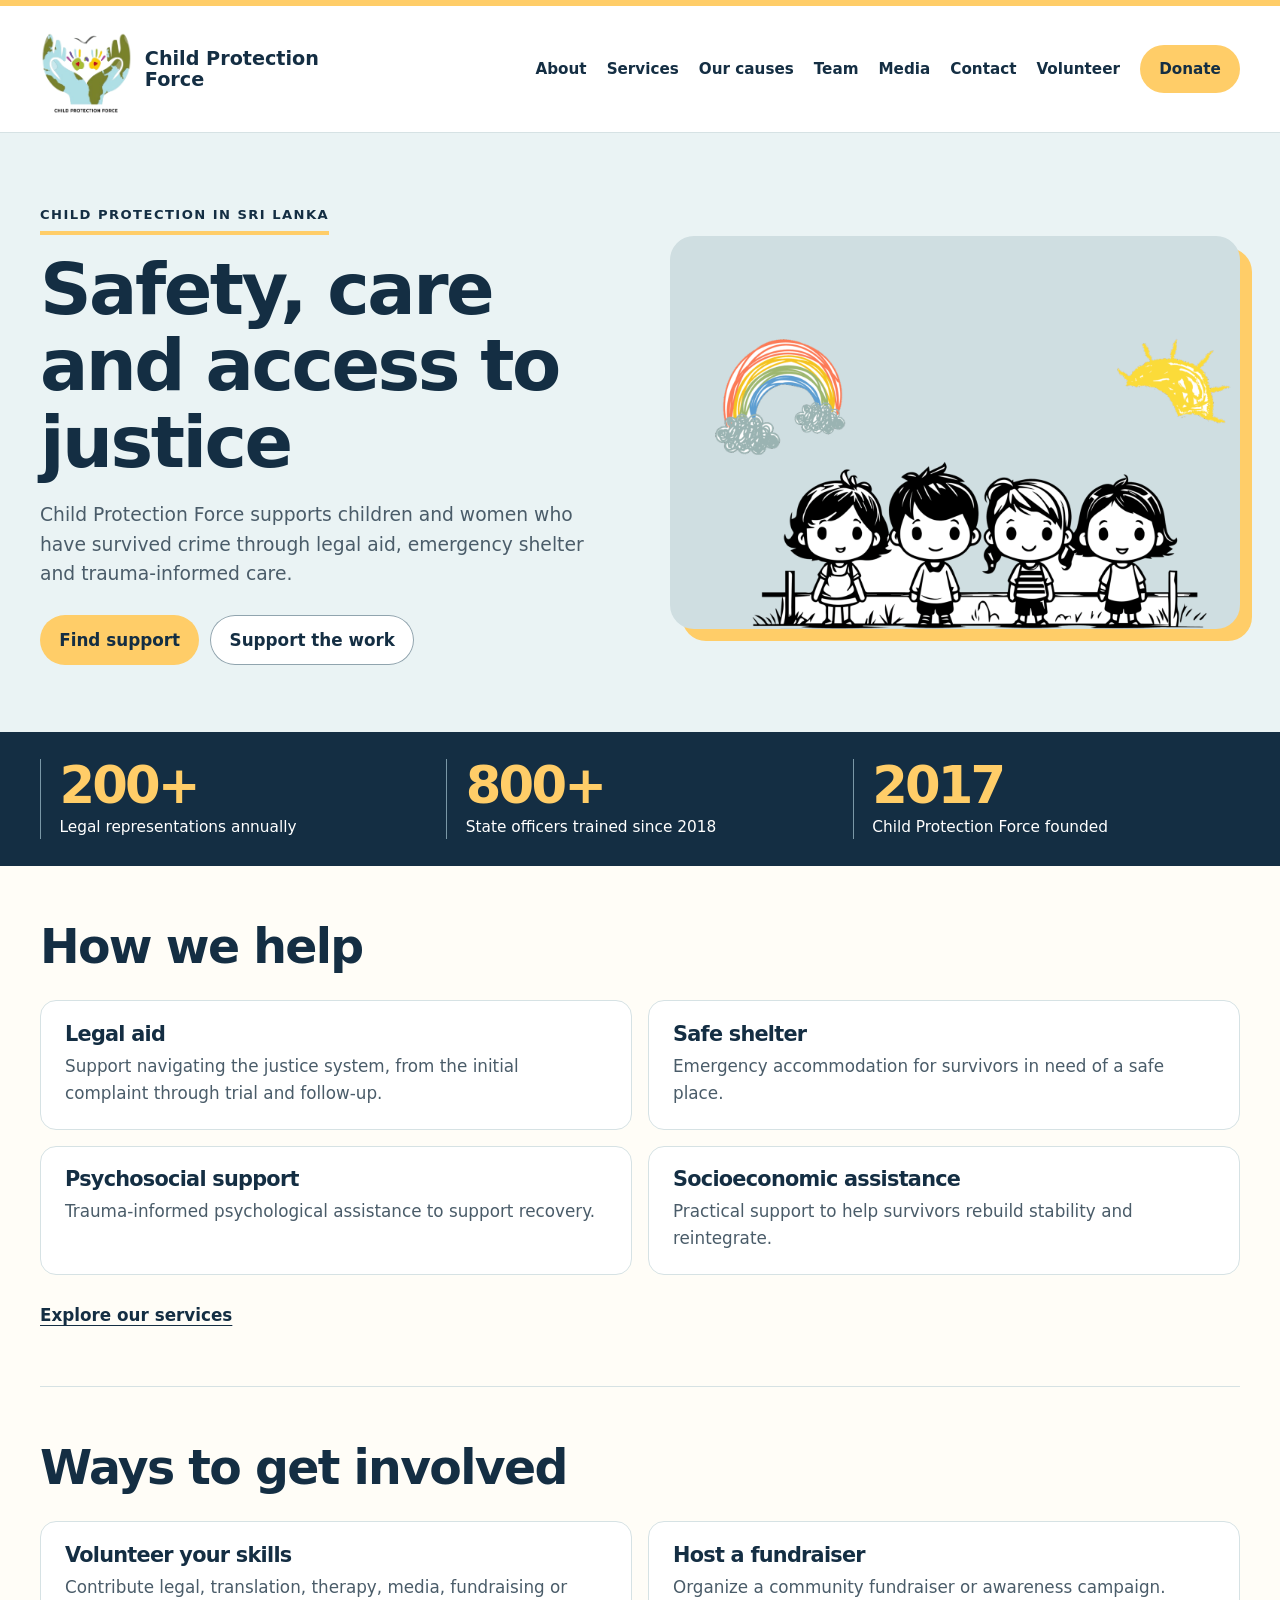
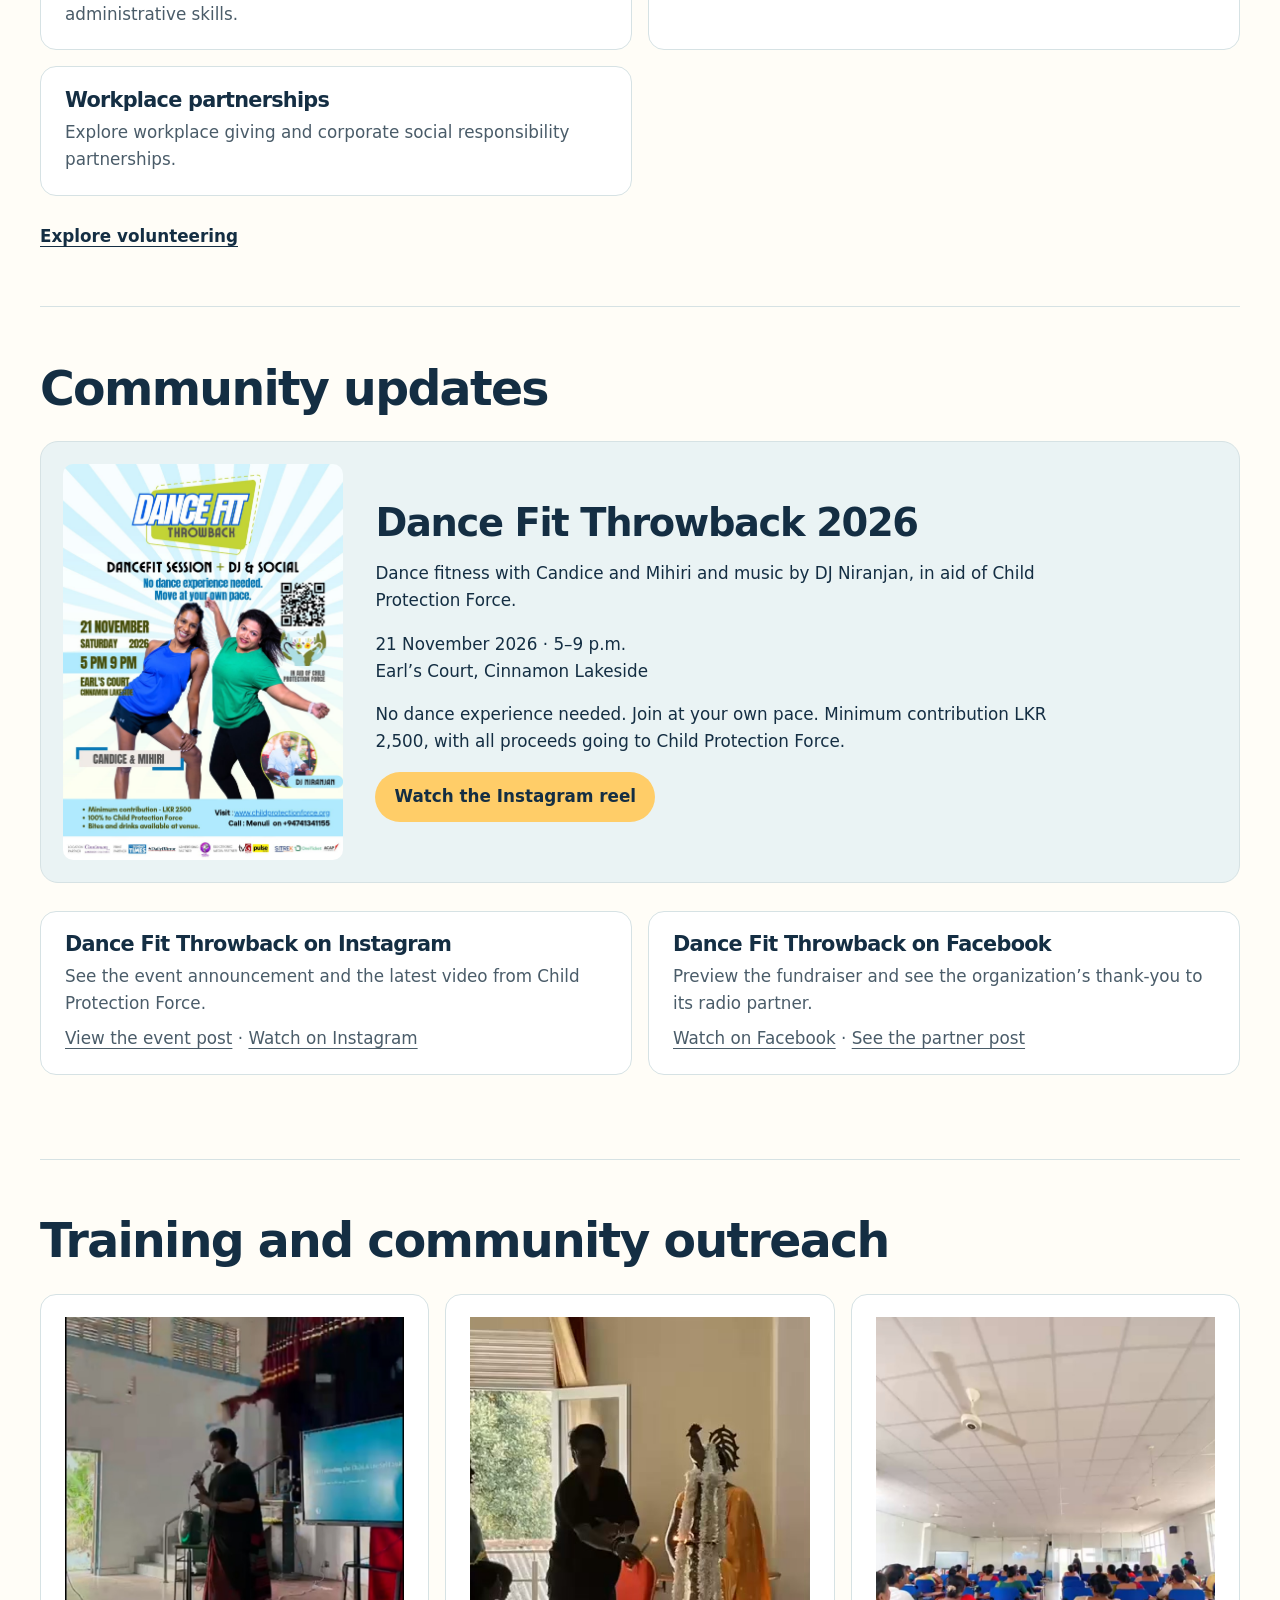
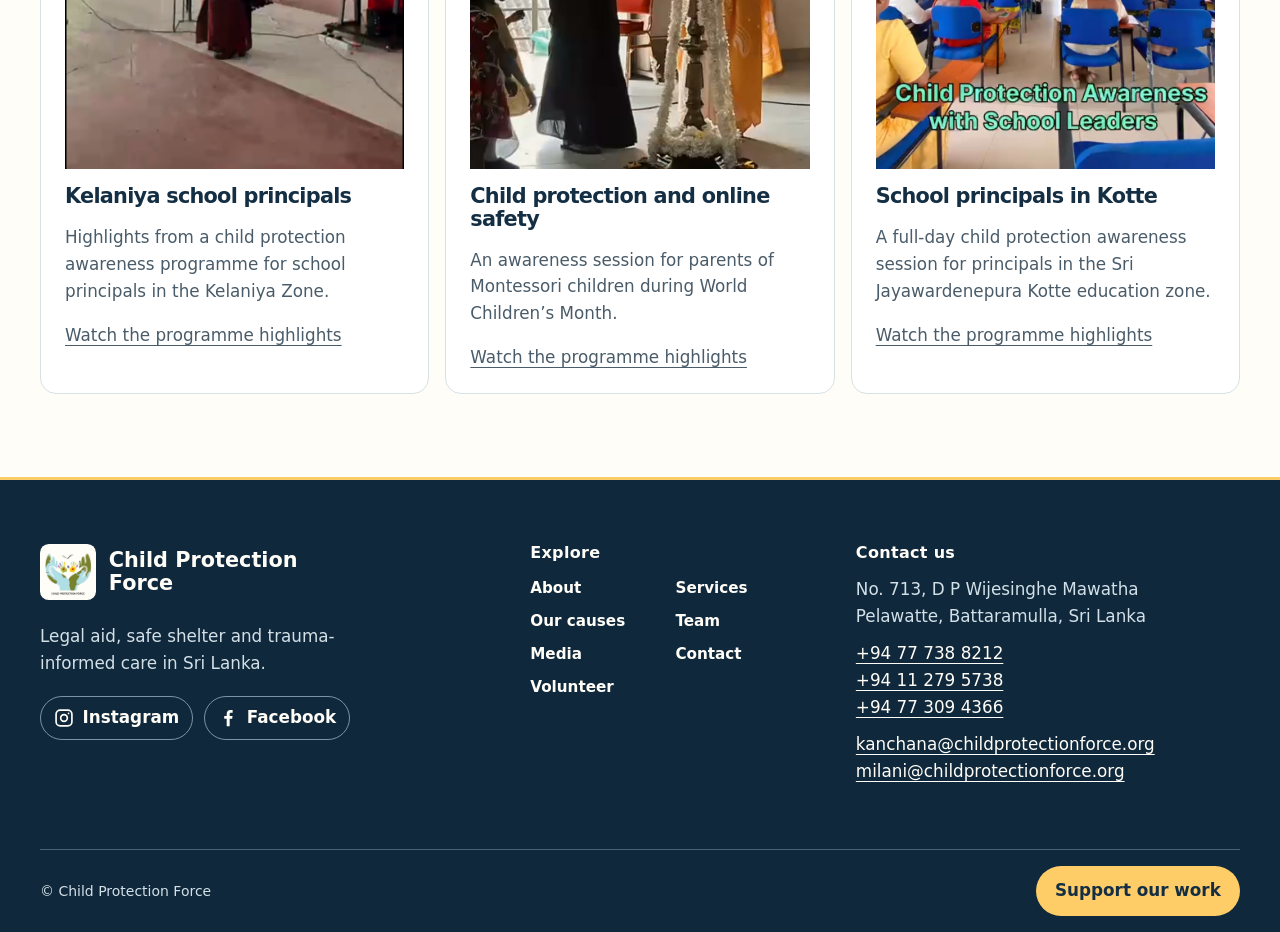
==== commit f7b152ec: "Add Volunteer page and redesign site footer" ====
--- a/index.html
+++ b/index.html
@@ -1,2 +1,23 @@
-<!doctype html><html lang="en"><meta charset="utf-8"><meta name="viewport" content="width=device-width,initial-scale=1"><title>Home | Child Protection Force</title><link rel="stylesheet" href="style.css?v=5"><body><a class="skip" href="#main">Skip to content</a><header><div class="wrap top"><a class="brand" href="index.html"><img src="logo.png" alt=""><span>Child Protection<br>Force</span></a><nav aria-label="Main navigation"><a class="" href="about.html">About</a><a class="" href="services.html">Services</a><a class="" href="causes.html">Our causes</a><a class="" href="team.html">Team</a><a class="" href="media.html">Media</a><a class="" href="contact.html">Contact</a><a class="btn" href="donate.html">Donate</a></nav></div></header><main id="main"><section class="hero"><div class="wrap split"><div><p class="eyebrow">CHILD PROTECTION IN SRI LANKA</p><h1>Safety, care and access to justice</h1><p>Child Protection Force supports children and women who have survived crime through legal aid, emergency shelter and trauma-informed care.</p><div class="actions"><a class="btn" href="services.html">Find support</a><a class="outline btn" href="donate.html">Support the work</a></div></div><div class="photo"><img src="story.png" alt="Child Protection Force programme photography"></div></div></section>
-<div class="impact"><div class="wrap stats"><div><strong>200+</strong><span>Legal representations annually</span></div><div><strong>800+</strong><span>State officers trained since 2018</span></div><div><strong>2017</strong><span>Child Protection Force founded</span></div></div></div><section class="wrap"><h2>How we help</h2><div class="grid"><article><h3>Legal aid</h3><p>Support navigating the justice system, from the initial complaint through trial and follow-up.</p></article><article><h3>Safe shelter</h3><p>Emergency accommodation for survivors in need of a safe place.</p></article><article><h3>Psychosocial support</h3><p>Trauma-informed psychological assistance to support recovery.</p></article><article><h3>Socioeconomic assistance</h3><p>Practical support to help survivors rebuild stability and reintegrate.</p></article></div><a class="textlink" href="services.html">Explore our services</a></section><section class="wrap"><h2>Ways to get involved</h2><div class="grid"><article><h3>Volunteer your skills</h3><p>Contribute legal, translation, therapy, media, fundraising or administrative skills.</p></article><article><h3>Host a fundraiser</h3><p>Organize a community fundraiser or awareness campaign.</p></article><article><h3>Workplace partnerships</h3><p>Explore workplace giving and corporate social responsibility partnerships.</p></article></div><a class="textlink" href="donate.html">Giving and volunteering</a></section><section class="wrap" id="community-updates"><h2>Community updates</h2><div class="split campaign"><img src="dance-fit.jpg" alt="Dance Fit Throwback 2026 event poster"><div><h3>Dance Fit Throwback 2026</h3><p>Dance fitness with Candice and Mihiri and music by DJ Niranjan, in aid of Child Protection Force.</p><p>21 November 2026 · 5–9 p.m.<br>Earl’s Court, Cinnamon Lakeside</p><p>No dance experience needed. Join at your own pace. Minimum contribution LKR 2,500, with all proceeds going to Child Protection Force.</p><a class="btn" href="https://www.instagram.com/reel/Df4IBm3N2e2/">Watch the Instagram reel</a></div></div><div class="grid social-updates"><article><h3>Dance Fit Throwback on Instagram</h3><p>See the event announcement and the latest video from Child Protection Force.</p><p><a class="" href="https://www.instagram.com/childprotectionforce.sl/p/DfPPYa2ChC4/">View the event post</a> · <a class="" href="https://www.instagram.com/childprotectionforce.sl/reel/Df6ZkkwuRyt/">Watch on Instagram</a></p></article><article><h3>Dance Fit Throwback on Facebook</h3><p>Preview the fundraiser and see the organization’s thank-you to its radio partner.</p><p><a class="" href="https://www.facebook.com/reel/2627436527731402/">Watch on Facebook</a> · <a class="" href="https://www.facebook.com/childprotectionforce/posts/pfbid02Yz9ixVXJXkrsokNAjhi9YRcGctmT43MQ8tJg6w4APYhj5r4PcxYiLKWvQDM7miKol">See the partner post</a></p></article></div></section><section class="wrap" id="outreach"><h2>Training and community outreach</h2><div class="grid outreach"><article><div class="outreach-photo"><img loading="lazy" src="outreach-kelaniya.jpg" alt=""></div><h3>Kelaniya school principals</h3><p>Highlights from a child protection awareness programme for school principals in the Kelaniya Zone.</p><p><a class="" href="https://www.instagram.com/childprotectionforce.sl/reel/DfUY958tVQG/">Watch the programme highlights</a></p></article><article><div class="outreach-photo"><img loading="lazy" src="outreach-online-safety.jpg" alt=""></div><h3>Child protection and online safety</h3><p>An awareness session for parents of Montessori children during World Children’s Month.</p><p><a class="" href="https://www.instagram.com/childprotectionforce.sl/reel/DejQbzHjuVe/">Watch the programme highlights</a></p></article><article><div class="outreach-photo"><img loading="lazy" src="outreach-kotte.jpg" alt=""></div><h3>School principals in Kotte</h3><p>A full-day child protection awareness session for principals in the Sri Jayawardenepura Kotte education zone.</p><p><a class="" href="https://www.instagram.com/childprotectionforce.sl/reel/DdobMnjCXFy/">Watch the programme highlights</a></p></article></div></section></main><footer><div class="wrap foot"><div><h2>Child Protection Force</h2><address>No. 713, D P Wijesinghe Mawatha<br>Pelawatte, Battaramulla, Sri Lanka</address><p><a class="" href="tel:+94777388212">+94 77 738 8212</a><br><a class="" href="tel:+94112795738">+94 11 279 5738</a><br><a class="" href="tel:+94773094366">+94 77 309 4366</a></p><p><a class="" href="mailto:kanchana@childprotectionforce.org">kanchana@childprotectionforce.org</a><br><a class="" href="mailto:milani@childprotectionforce.org">milani@childprotectionforce.org</a></p></div><div><h3>Explore</h3><p class="social-links"><a class="social-instagram" href="https://www.instagram.com/childprotectionforce.sl/"><svg aria-hidden="true" viewBox="0 0 24 24" fill="none" stroke="currentColor" stroke-width="2"><rect x="2.5" y="2.5" width="19" height="19" rx="5"/><circle cx="12" cy="12" r="4"/><circle cx="17.5" cy="6.5" r="1" fill="currentColor" stroke="none"/></svg>Instagram</a> <a class="social-facebook" href="https://www.facebook.com/childprotectionforce/"><svg aria-hidden="true" viewBox="0 0 24 24"><path fill="currentColor" d="M14 22v-9h3l.45-3.5H14V7.3c0-1 .26-1.65 1.72-1.65h1.83V2.5a24 24 0 0 0-2.67-.14c-2.64 0-4.45 1.61-4.45 4.58V9.5H7.45V13h2.98v9z"/></svg>Facebook</a></p><nav aria-label="Footer navigation"><a class="" href="about.html">About</a><a class="" href="services.html">Services</a><a class="" href="causes.html">Our causes</a><a class="" href="team.html">Team</a><a class="" href="media.html">Media</a><a class="" href="contact.html">Contact</a><a class="btn" href="donate.html">Donate</a></nav></div></div></footer></body></html>+<!doctype html><html lang="en"><meta charset="utf-8"><meta name="viewport" content="width=device-width,initial-scale=1"><title>Child Protection Force Sri Lanka | Legal Aid and Safe Shelter</title><meta name="description" content="Child Protection Force supports children and women in Sri Lanka through legal aid, emergency shelter, and trauma-informed care."><link rel="canonical" href="https://www.childprotectionforce.org/"><link rel="icon" type="image/png" sizes="48x48" href="/favicon.png"><link rel="stylesheet" href="style.css?v=10"><script src="/analytics.js" defer></script><body><a class="skip" href="#main">Skip to content</a><header><div class="wrap top"><a class="brand" href="index.html"><img src="logo.png" alt=""><span>Child Protection<br>Force</span></a><nav aria-label="Main navigation"><a class="" href="about.html">About</a><a class="" href="services.html">Services</a><a class="" href="causes.html">Our causes</a><a class="" href="team.html">Team</a><a class="" href="media.html">Media</a><a class="" href="contact.html">Contact</a><a class="" href="volunteer.html">Volunteer</a><a class="btn" href="donate.html">Donate</a></nav></div></header><main id="main"><section class="hero"><div class="wrap split"><div><p class="eyebrow">CHILD PROTECTION IN SRI LANKA</p><h1>Safety, care and access to justice</h1><p>Child Protection Force supports children and women who have survived crime through legal aid, emergency shelter and trauma-informed care.</p><div class="actions"><a class="btn" href="services.html">Find support</a><a class="outline btn" href="donate.html">Support the work</a></div></div><div class="photo"><img src="story.png" alt="Child Protection Force programme photography"></div></div></section>
+<div class="impact"><div class="wrap stats"><div><strong>200+</strong><span>Legal representations annually</span></div><div><strong>800+</strong><span>State officers trained since 2018</span></div><div><strong>2017</strong><span>Child Protection Force founded</span></div></div></div><section class="wrap"><h2>How we help</h2><div class="grid"><article><h3>Legal aid</h3><p>Support navigating the justice system, from the initial complaint through trial and follow-up.</p></article><article><h3>Safe shelter</h3><p>Emergency accommodation for survivors in need of a safe place.</p></article><article><h3>Psychosocial support</h3><p>Trauma-informed psychological assistance to support recovery.</p></article><article><h3>Socioeconomic assistance</h3><p>Practical support to help survivors rebuild stability and reintegrate.</p></article></div><a class="textlink" href="services.html">Explore our services</a></section><section class="wrap"><h2>Ways to get involved</h2><div class="grid"><article><h3>Volunteer your skills</h3><p>Contribute legal, translation, therapy, media, fundraising or administrative skills.</p></article><article><h3>Host a fundraiser</h3><p>Organize a community fundraiser or awareness campaign.</p></article><article><h3>Workplace partnerships</h3><p>Explore workplace giving and corporate social responsibility partnerships.</p></article></div><a class="textlink" href="volunteer.html">Explore volunteering</a></section><section class="wrap" id="community-updates"><h2>Community updates</h2><div class="split campaign"><img src="dance-fit.jpg" alt="Dance Fit Throwback 2026 event poster"><div><h3>Dance Fit Throwback 2026</h3><p>Dance fitness with Candice and Mihiri and music by DJ Niranjan, in aid of Child Protection Force.</p><p>21 November 2026 · 5–9 p.m.<br>Earl’s Court, Cinnamon Lakeside</p><p>No dance experience needed. Join at your own pace. Minimum contribution LKR 2,500, with all proceeds going to Child Protection Force.</p><a class="btn" href="https://www.instagram.com/reel/Df4IBm3N2e2/">Watch the Instagram reel</a></div></div><div class="grid social-updates"><article><h3>Dance Fit Throwback on Instagram</h3><p>See the event announcement and the latest video from Child Protection Force.</p><p><a class="" href="https://www.instagram.com/childprotectionforce.sl/p/DfPPYa2ChC4/">View the event post</a> · <a class="" href="https://www.instagram.com/childprotectionforce.sl/reel/Df6ZkkwuRyt/">Watch on Instagram</a></p></article><article><h3>Dance Fit Throwback on Facebook</h3><p>Preview the fundraiser and see the organization’s thank-you to its radio partner.</p><p><a class="" href="https://www.facebook.com/reel/2627436527731402/">Watch on Facebook</a> · <a class="" href="https://www.facebook.com/childprotectionforce/posts/pfbid02Yz9ixVXJXkrsokNAjhi9YRcGctmT43MQ8tJg6w4APYhj5r4PcxYiLKWvQDM7miKol">See the partner post</a></p></article></div></section><section class="wrap" id="outreach"><h2>Training and community outreach</h2><div class="grid outreach"><article><div class="outreach-photo"><img loading="lazy" src="outreach-kelaniya.jpg" alt=""></div><h3>Kelaniya school principals</h3><p>Highlights from a child protection awareness programme for school principals in the Kelaniya Zone.</p><p><a class="" href="https://www.instagram.com/childprotectionforce.sl/reel/DfUY958tVQG/">Watch the programme highlights</a></p></article><article><div class="outreach-photo"><img loading="lazy" src="outreach-online-safety.jpg" alt=""></div><h3>Child protection and online safety</h3><p>An awareness session for parents of Montessori children during World Children’s Month.</p><p><a class="" href="https://www.instagram.com/childprotectionforce.sl/reel/DejQbzHjuVe/">Watch the programme highlights</a></p></article><article><div class="outreach-photo"><img loading="lazy" src="outreach-kotte.jpg" alt=""></div><h3>School principals in Kotte</h3><p>A full-day child protection awareness session for principals in the Sri Jayawardenepura Kotte education zone.</p><p><a class="" href="https://www.instagram.com/childprotectionforce.sl/reel/DdobMnjCXFy/">Watch the programme highlights</a></p></article></div></section></main><footer class="site-footer" id="site-footer">
+<div class="wrap footer-main">
+  <div class="footer-brand">
+    <a href="index.html" class="footer-wordmark"><img src="logo.png" alt="" width="56" height="56"><span>Child Protection<br>Force</span></a>
+    <p>Legal aid, safe shelter and trauma-informed care in Sri Lanka.</p>
+    <p class="social-links"><a class="social-instagram" href="https://www.instagram.com/childprotectionforce.sl/"><svg aria-hidden="true" viewBox="0 0 24 24" fill="none" stroke="currentColor" stroke-width="2"><rect x="2.5" y="2.5" width="19" height="19" rx="5"/><circle cx="12" cy="12" r="4"/><circle cx="17.5" cy="6.5" r="1" fill="currentColor" stroke="none"/></svg>Instagram</a> <a class="social-facebook" href="https://www.facebook.com/childprotectionforce/"><svg aria-hidden="true" viewBox="0 0 24 24"><path fill="currentColor" d="M14 22v-9h3l.45-3.5H14V7.3c0-1 .26-1.65 1.72-1.65h1.83V2.5a24 24 0 0 0-2.67-.14c-2.64 0-4.45 1.61-4.45 4.58V9.5H7.45V13h2.98v9z"/></svg>Facebook</a></p>
+  </div>
+  <div class="footer-explore">
+    <h2>Explore</h2>
+    <nav aria-label="Footer navigation"><a class="" href="about.html">About</a><a class="" href="services.html">Services</a><a class="" href="causes.html">Our causes</a><a class="" href="team.html">Team</a><a class="" href="media.html">Media</a><a class="" href="contact.html">Contact</a><a class="" href="volunteer.html">Volunteer</a></nav>
+  </div>
+  <div class="footer-contact">
+    <h2>Contact us</h2>
+    <address>No. 713, D P Wijesinghe Mawatha<br>Pelawatte, Battaramulla, Sri Lanka</address><p><a class="" href="tel:+94777388212">+94 77 738 8212</a><br><a class="" href="tel:+94112795738">+94 11 279 5738</a><br><a class="" href="tel:+94773094366">+94 77 309 4366</a></p><p><a class="" href="mailto:kanchana@childprotectionforce.org">kanchana@childprotectionforce.org</a><br><a class="" href="mailto:milani@childprotectionforce.org">milani@childprotectionforce.org</a></p>
+  </div>
+</div>
+<div class="wrap footer-bottom">
+  <small>© Child Protection Force</small>
+  <button type="button" id="analytics-preference" hidden>Analytics preferences</button>
+  <a class="btn" href="donate.html">Support our work</a>
+</div>
+</footer></body></html>
--- a/style.css
+++ b/style.css
@@ -51,3 +51,177 @@
 .contact-message textarea { resize:vertical; }
 .contact-message button { border:0; font:inherit; font-weight:700; cursor:pointer; }
 @media (max-width:560px) { .contact-fields { grid-template-columns:1fr; gap:0; } }
+
+/* Shared public footer */
+.site-footer {
+  border-top-width: 3px;
+  background: #10283b;
+  color: #fffdf7;
+}
+.footer-main {
+  display: grid;
+  grid-template-columns: 1.2fr .75fr 1.05fr;
+  gap: clamp(1.25rem, 4vw, 4rem);
+  padding-block: clamp(2.25rem, 5vw, 4rem);
+}
+.site-footer h2 {
+  margin: 0 0 .9rem;
+  font-size: 1rem;
+  letter-spacing: .02em;
+}
+.footer-wordmark {
+  display: inline-flex;
+  align-items: center;
+  gap: .8rem;
+  color: inherit;
+  font-size: 1.3rem;
+  font-weight: 800;
+  line-height: 1.13;
+  text-decoration: none;
+}
+.footer-wordmark img {
+  width: 56px;
+  height: 56px;
+  object-fit: contain;
+  background: var(--paper);
+  border-radius: .55rem;
+  padding: .25rem;
+}
+.footer-brand > p:first-of-type {
+  max-width: 28ch;
+  margin: .9rem 0 1.2rem;
+  color: #d2e0e8;
+}
+.footer-explore nav {
+  display: grid;
+  grid-template-columns: 1fr 1fr;
+  gap: .55rem 1rem;
+}
+.footer-explore nav a,
+.footer-contact a {
+  color: inherit;
+  text-decoration-thickness: 1px;
+  text-underline-offset: .23em;
+}
+.footer-explore nav a {
+  padding: 0;
+  text-decoration: none;
+}
+.footer-explore nav a:hover,
+.footer-contact a:hover,
+#analytics-preference:hover {
+  color: var(--gold);
+  text-decoration: underline;
+}
+.footer-contact {
+  overflow-wrap: anywhere;
+}
+.footer-contact address {
+  color: #d2e0e8;
+  font-style: normal;
+}
+.footer-contact p {
+  margin: .65rem 0 0;
+}
+.footer-bottom {
+  display: flex;
+  align-items: center;
+  flex-wrap: wrap;
+  gap: .7rem 1.5rem;
+  border-top: 1px solid #496171;
+  padding-block: 1rem;
+  color: #d2e0e8;
+}
+.footer-bottom .btn {
+  margin-inline-start: auto;
+}
+#analytics-preference {
+  padding: .35rem 0;
+  border: 0;
+  background: transparent;
+  color: inherit;
+  font: inherit;
+  font-size: .875rem;
+  text-decoration: underline;
+  text-underline-offset: .2em;
+  cursor: pointer;
+}
+@media (max-width: 760px) {
+  .footer-main {
+    grid-template-columns: 1fr 1fr;
+  }
+  .footer-brand {
+    grid-column: 1 / -1;
+  }
+}
+@media (max-width: 480px) {
+  .footer-main {
+    grid-template-columns: 1fr;
+  }
+  .footer-brand {
+    grid-column: auto;
+  }
+  .footer-bottom .btn {
+    margin-inline-start: 0;
+  }
+}
+
+.volunteer-application {
+  display: grid;
+  grid-template-columns: minmax(12rem, .62fr) minmax(0, 1.38fr);
+  border: 1px solid var(--line);
+  border-radius: 1rem;
+  overflow: hidden;
+  background: white;
+}
+.volunteer-application aside,
+.volunteer-form {
+  padding: clamp(1.2rem, 4vw, 2.4rem);
+}
+.volunteer-application aside {
+  background: var(--mist);
+}
+.volunteer-application aside h3 {
+  margin-top: 0;
+}
+.volunteer-fields {
+  display: grid;
+  grid-template-columns: repeat(2, minmax(0, 1fr));
+  gap: 1rem;
+}
+.volunteer-form {
+  display: grid;
+  gap: 1rem;
+}
+.volunteer-form label {
+  display: grid;
+  gap: .35rem;
+  font-weight: 700;
+}
+.volunteer-form :is(input, select, textarea) {
+  width: 100%;
+  border: 1px solid #8198a0;
+  border-radius: .5rem;
+  padding: .65rem .75rem;
+  background: #fff;
+  color: var(--ink);
+  font: inherit;
+  font-weight: 400;
+}
+.volunteer-form .btn {
+  justify-self: start;
+  cursor: pointer;
+}
+.volunteer-form small {
+  color: var(--muted);
+}
+@media (max-width: 740px) {
+  .volunteer-application {
+    grid-template-columns: 1fr;
+  }
+}
+@media (max-width: 520px) {
+  .volunteer-fields {
+    grid-template-columns: 1fr;
+  }
+}
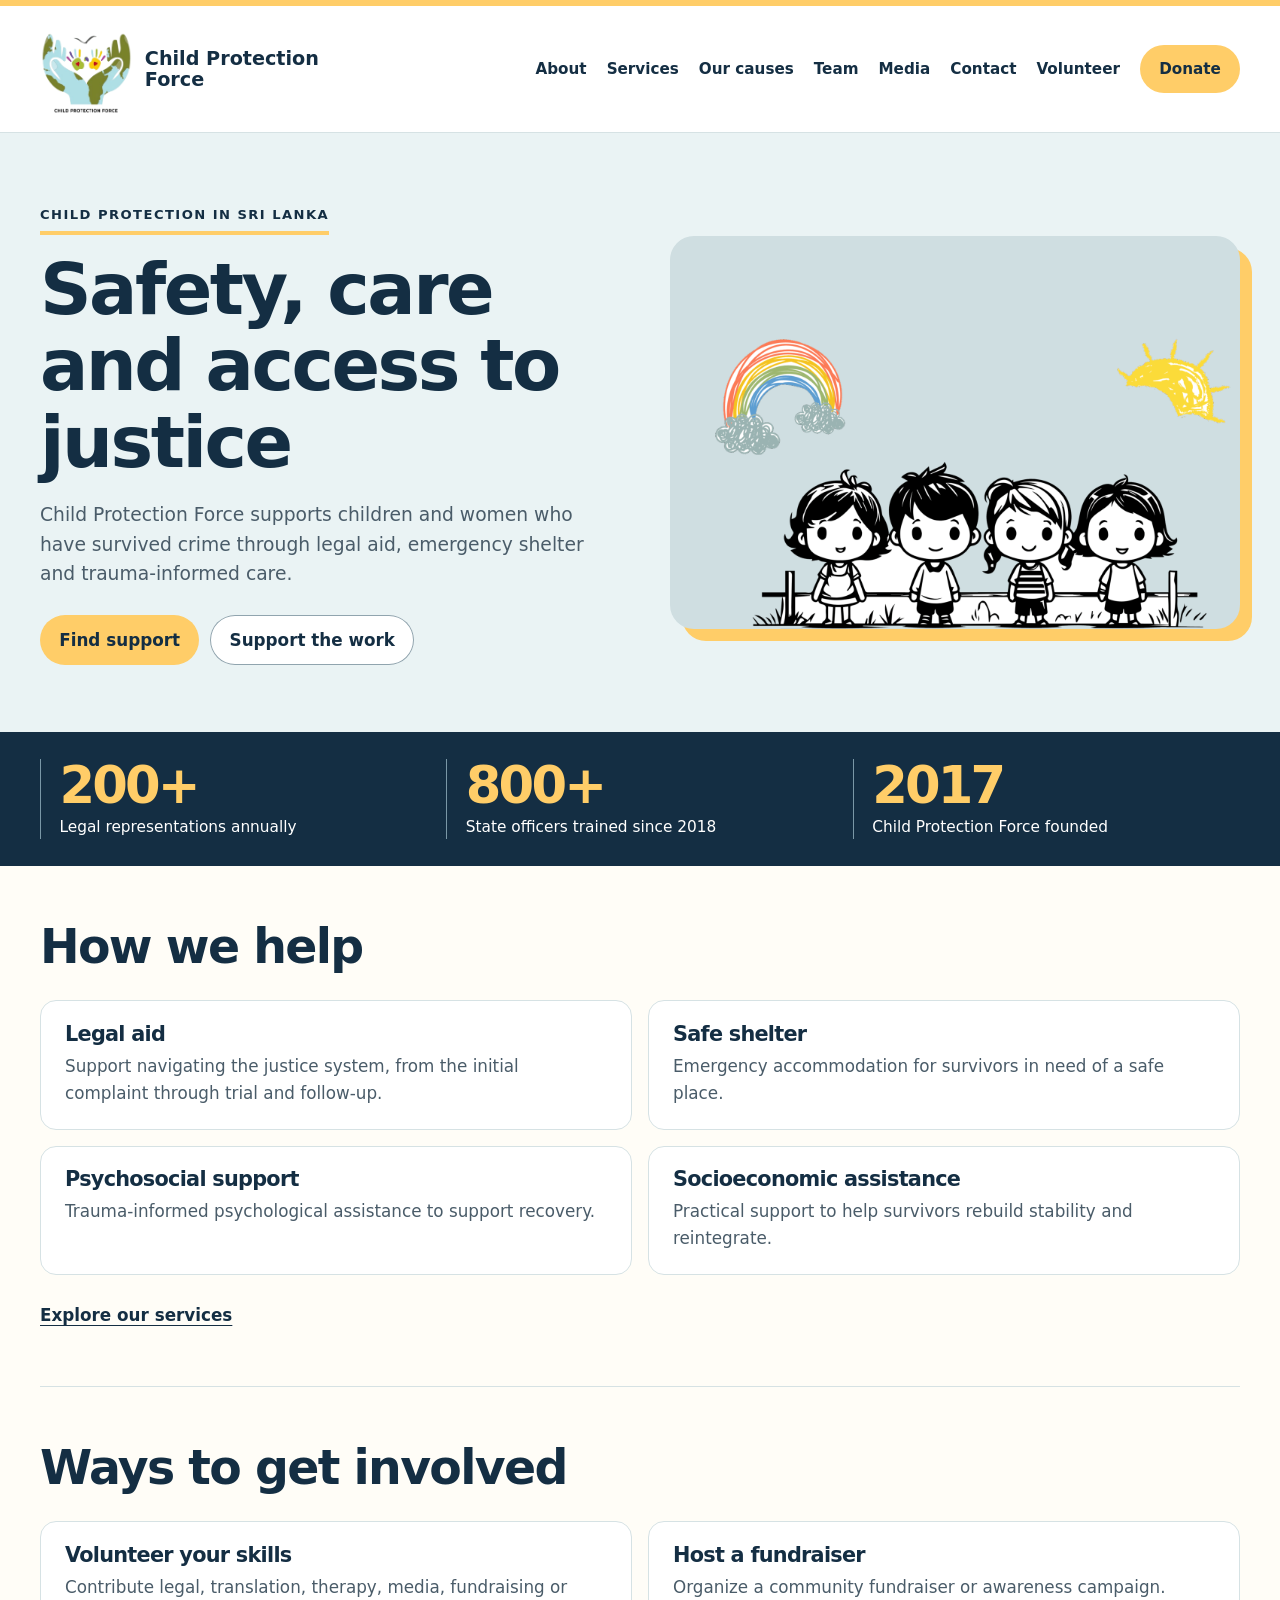
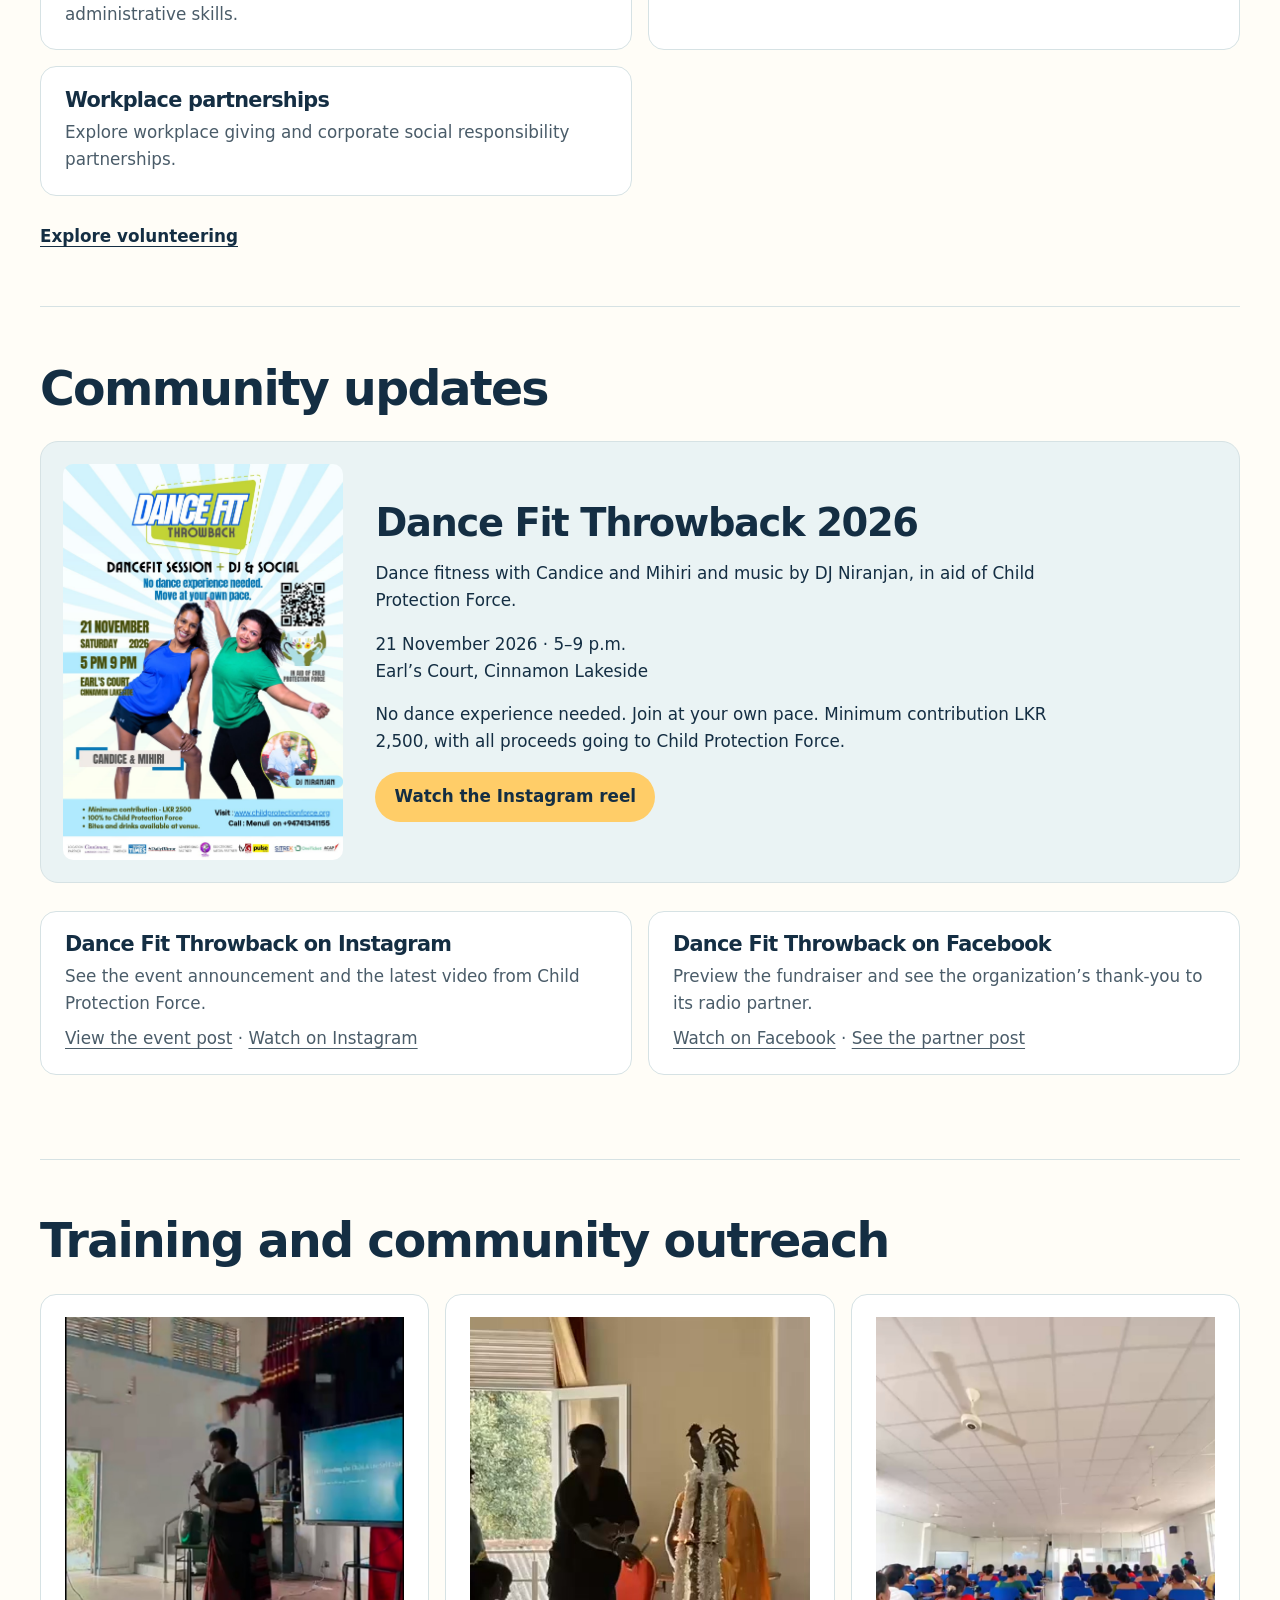
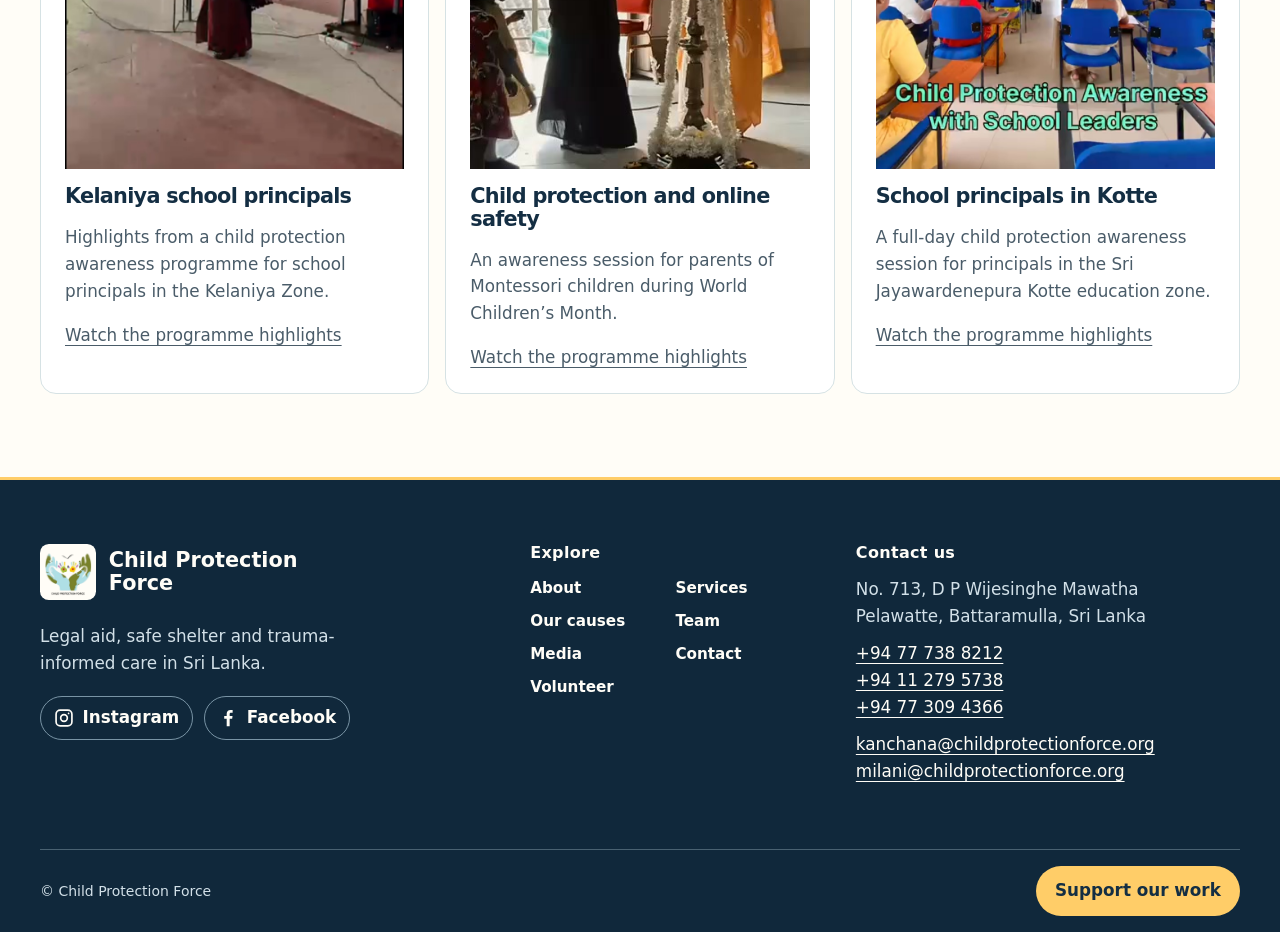
==== commit 9fb469e5: "Alternate homepage artwork with CPF logo" ====
--- a/index.html
+++ b/index.html
@@ -1,4 +1,7 @@
-<!doctype html><html lang="en"><meta charset="utf-8"><meta name="viewport" content="width=device-width,initial-scale=1"><title>Child Protection Force Sri Lanka | Legal Aid and Safe Shelter</title><meta name="description" content="Child Protection Force supports children and women in Sri Lanka through legal aid, emergency shelter, and trauma-informed care."><link rel="canonical" href="https://www.childprotectionforce.org/"><link rel="icon" type="image/png" sizes="48x48" href="/favicon.png"><link rel="stylesheet" href="style.css?v=10"><script src="/analytics.js" defer></script><body><a class="skip" href="#main">Skip to content</a><header><div class="wrap top"><a class="brand" href="index.html"><img src="logo.png" alt=""><span>Child Protection<br>Force</span></a><nav aria-label="Main navigation"><a class="" href="about.html">About</a><a class="" href="services.html">Services</a><a class="" href="causes.html">Our causes</a><a class="" href="team.html">Team</a><a class="" href="media.html">Media</a><a class="" href="contact.html">Contact</a><a class="" href="volunteer.html">Volunteer</a><a class="btn" href="donate.html">Donate</a></nav></div></header><main id="main"><section class="hero"><div class="wrap split"><div><p class="eyebrow">CHILD PROTECTION IN SRI LANKA</p><h1>Safety, care and access to justice</h1><p>Child Protection Force supports children and women who have survived crime through legal aid, emergency shelter and trauma-informed care.</p><div class="actions"><a class="btn" href="services.html">Find support</a><a class="outline btn" href="donate.html">Support the work</a></div></div><div class="photo"><img src="story.png" alt="Child Protection Force programme photography"></div></div></section>
+<!doctype html><html lang="en"><meta charset="utf-8"><meta name="viewport" content="width=device-width,initial-scale=1"><title>Child Protection Force Sri Lanka | Legal Aid and Safe Shelter</title><meta name="description" content="Child Protection Force supports children and women in Sri Lanka through legal aid, emergency shelter, and trauma-informed care."><link rel="canonical" href="https://www.childprotectionforce.org/"><link rel="icon" type="image/png" sizes="48x48" href="/favicon.png"><link rel="stylesheet" href="style.css?v=11"><script src="/analytics.js" defer></script><body><a class="skip" href="#main">Skip to content</a><header><div class="wrap top"><a class="brand" href="index.html"><img src="logo.png" alt=""><span>Child Protection<br>Force</span></a><nav aria-label="Main navigation"><a class="" href="about.html">About</a><a class="" href="services.html">Services</a><a class="" href="causes.html">Our causes</a><a class="" href="team.html">Team</a><a class="" href="media.html">Media</a><a class="" href="contact.html">Contact</a><a class="" href="volunteer.html">Volunteer</a><a class="btn" href="donate.html">Donate</a></nav></div></header><main id="main"><section class="hero"><div class="wrap split"><div><p class="eyebrow">CHILD PROTECTION IN SRI LANKA</p><h1>Safety, care and access to justice</h1><p>Child Protection Force supports children and women who have survived crime through legal aid, emergency shelter and trauma-informed care.</p><div class="actions"><a class="btn" href="services.html">Find support</a><a class="outline btn" href="donate.html">Support the work</a></div></div><div class="hero-visual">
+  <div class="photo"><img src="story.png" alt="Artwork of four children beneath a rainbow"></div>
+  <div class="hero-logo" aria-hidden="true"><img src="logo.png" alt="" width="1658" height="1658"></div>
+</div></div></section>
 <div class="impact"><div class="wrap stats"><div><strong>200+</strong><span>Legal representations annually</span></div><div><strong>800+</strong><span>State officers trained since 2018</span></div><div><strong>2017</strong><span>Child Protection Force founded</span></div></div></div><section class="wrap"><h2>How we help</h2><div class="grid"><article><h3>Legal aid</h3><p>Support navigating the justice system, from the initial complaint through trial and follow-up.</p></article><article><h3>Safe shelter</h3><p>Emergency accommodation for survivors in need of a safe place.</p></article><article><h3>Psychosocial support</h3><p>Trauma-informed psychological assistance to support recovery.</p></article><article><h3>Socioeconomic assistance</h3><p>Practical support to help survivors rebuild stability and reintegrate.</p></article></div><a class="textlink" href="services.html">Explore our services</a></section><section class="wrap"><h2>Ways to get involved</h2><div class="grid"><article><h3>Volunteer your skills</h3><p>Contribute legal, translation, therapy, media, fundraising or administrative skills.</p></article><article><h3>Host a fundraiser</h3><p>Organize a community fundraiser or awareness campaign.</p></article><article><h3>Workplace partnerships</h3><p>Explore workplace giving and corporate social responsibility partnerships.</p></article></div><a class="textlink" href="volunteer.html">Explore volunteering</a></section><section class="wrap" id="community-updates"><h2>Community updates</h2><div class="split campaign"><img src="dance-fit.jpg" alt="Dance Fit Throwback 2026 event poster"><div><h3>Dance Fit Throwback 2026</h3><p>Dance fitness with Candice and Mihiri and music by DJ Niranjan, in aid of Child Protection Force.</p><p>21 November 2026 · 5–9 p.m.<br>Earl’s Court, Cinnamon Lakeside</p><p>No dance experience needed. Join at your own pace. Minimum contribution LKR 2,500, with all proceeds going to Child Protection Force.</p><a class="btn" href="https://www.instagram.com/reel/Df4IBm3N2e2/">Watch the Instagram reel</a></div></div><div class="grid social-updates"><article><h3>Dance Fit Throwback on Instagram</h3><p>See the event announcement and the latest video from Child Protection Force.</p><p><a class="" href="https://www.instagram.com/childprotectionforce.sl/p/DfPPYa2ChC4/">View the event post</a> · <a class="" href="https://www.instagram.com/childprotectionforce.sl/reel/Df6ZkkwuRyt/">Watch on Instagram</a></p></article><article><h3>Dance Fit Throwback on Facebook</h3><p>Preview the fundraiser and see the organization’s thank-you to its radio partner.</p><p><a class="" href="https://www.facebook.com/reel/2627436527731402/">Watch on Facebook</a> · <a class="" href="https://www.facebook.com/childprotectionforce/posts/pfbid02Yz9ixVXJXkrsokNAjhi9YRcGctmT43MQ8tJg6w4APYhj5r4PcxYiLKWvQDM7miKol">See the partner post</a></p></article></div></section><section class="wrap" id="outreach"><h2>Training and community outreach</h2><div class="grid outreach"><article><div class="outreach-photo"><img loading="lazy" src="outreach-kelaniya.jpg" alt=""></div><h3>Kelaniya school principals</h3><p>Highlights from a child protection awareness programme for school principals in the Kelaniya Zone.</p><p><a class="" href="https://www.instagram.com/childprotectionforce.sl/reel/DfUY958tVQG/">Watch the programme highlights</a></p></article><article><div class="outreach-photo"><img loading="lazy" src="outreach-online-safety.jpg" alt=""></div><h3>Child protection and online safety</h3><p>An awareness session for parents of Montessori children during World Children’s Month.</p><p><a class="" href="https://www.instagram.com/childprotectionforce.sl/reel/DejQbzHjuVe/">Watch the programme highlights</a></p></article><article><div class="outreach-photo"><img loading="lazy" src="outreach-kotte.jpg" alt=""></div><h3>School principals in Kotte</h3><p>A full-day child protection awareness session for principals in the Sri Jayawardenepura Kotte education zone.</p><p><a class="" href="https://www.instagram.com/childprotectionforce.sl/reel/DdobMnjCXFy/">Watch the programme highlights</a></p></article></div></section></main><footer class="site-footer" id="site-footer">
 <div class="wrap footer-main">
   <div class="footer-brand">
--- a/style.css
+++ b/style.css
@@ -225,3 +225,39 @@
     grid-template-columns: 1fr;
   }
 }
+
+.hero-visual {
+  position: relative;
+  min-width: 0;
+}
+.hero-logo {
+  position: absolute;
+  inset: 0 0 auto;
+  display: grid;
+  place-items: center;
+  aspect-ratio: 1.45;
+  border-radius: 24px;
+  background: var(--paper);
+  opacity: 0;
+  pointer-events: none;
+  animation: hero-logo-crossfade 10s infinite;
+}
+.hero-logo img {
+  display: block;
+  width: 52%;
+  height: auto;
+}
+@keyframes hero-logo-crossfade {
+  0%, 44%, 100% { opacity: 0; }
+  50%, 94% { opacity: 1; }
+}
+@media (max-width: 640px) {
+  .hero-logo {
+    right: 10px;
+  }
+}
+@media (prefers-reduced-motion: reduce) {
+  .hero-logo {
+    display: none;
+  }
+}
